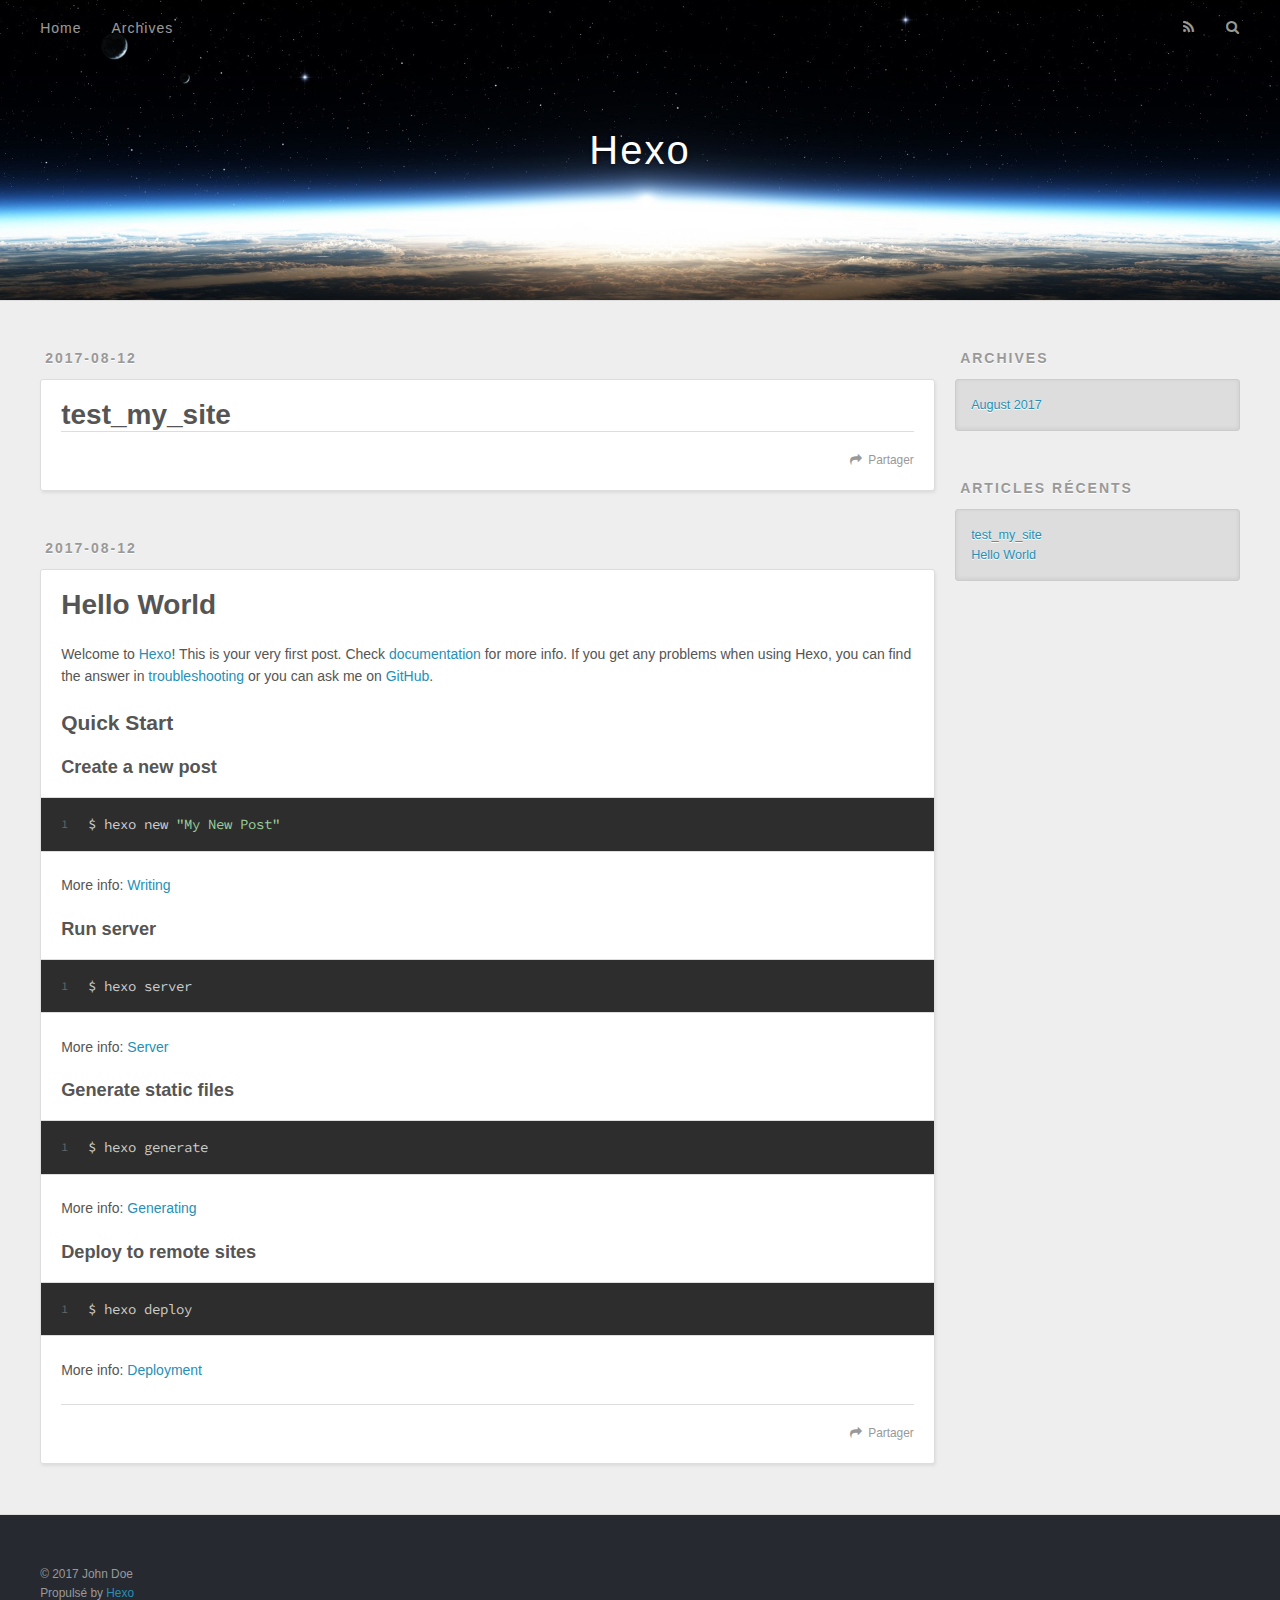
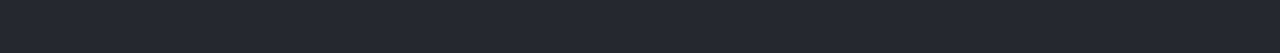
==== index.html @ ee2ea014 "Site updated: 2017-08-12 15:04:00" ====
<!DOCTYPE html>
<html>
<head>
  <meta charset="utf-8">
  
  <title>Hexo</title>
  <meta name="viewport" content="width=device-width, initial-scale=1, maximum-scale=1">
  <meta property="og:type" content="website">
<meta property="og:title" content="Hexo">
<meta property="og:url" content="http://yoursite.com/index.html">
<meta property="og:site_name" content="Hexo">
<meta name="twitter:card" content="summary">
<meta name="twitter:title" content="Hexo">
  
    <link rel="alternate" href="/atom.xml" title="Hexo" type="application/atom+xml">
  
  
    <link rel="icon" href="/favicon.png">
  
  
    <link href="//fonts.googleapis.com/css?family=Source+Code+Pro" rel="stylesheet" type="text/css">
  
  <link rel="stylesheet" href="/css/style.css">
  

</head>

<body>
  <div id="container">
    <div id="wrap">
      <header id="header">
  <div id="banner"></div>
  <div id="header-outer" class="outer">
    <div id="header-title" class="inner">
      <h1 id="logo-wrap">
        <a href="/" id="logo">Hexo</a>
      </h1>
      
    </div>
    <div id="header-inner" class="inner">
      <nav id="main-nav">
        <a id="main-nav-toggle" class="nav-icon"></a>
        
          <a class="main-nav-link" href="/">Home</a>
        
          <a class="main-nav-link" href="/archives">Archives</a>
        
      </nav>
      <nav id="sub-nav">
        
          <a id="nav-rss-link" class="nav-icon" href="/atom.xml" title="Flux RSS"></a>
        
        <a id="nav-search-btn" class="nav-icon" title="Rechercher"></a>
      </nav>
      <div id="search-form-wrap">
        <form action="//google.com/search" method="get" accept-charset="UTF-8" class="search-form"><input type="search" name="q" class="search-form-input" placeholder="Search"><button type="submit" class="search-form-submit">&#xF002;</button><input type="hidden" name="sitesearch" value="http://yoursite.com"></form>
      </div>
    </div>
  </div>
</header>
      <div class="outer">
        <section id="main">
  
    <article id="post-test-my-site" class="article article-type-post" itemscope itemprop="blogPost">
  <div class="article-meta">
    <a href="/2017/08/12/test-my-site/" class="article-date">
  <time datetime="2017-08-12T06:29:30.000Z" itemprop="datePublished">2017-08-12</time>
</a>
    
  </div>
  <div class="article-inner">
    
    
      <header class="article-header">
        
  
    <h1 itemprop="name">
      <a class="article-title" href="/2017/08/12/test-my-site/">test_my_site</a>
    </h1>
  

      </header>
    
    <div class="article-entry" itemprop="articleBody">
      
        
      
    </div>
    <footer class="article-footer">
      <a data-url="http://yoursite.com/2017/08/12/test-my-site/" data-id="cj68ygsq8000134snbjz2crt8" class="article-share-link">Partager</a>
      
      
    </footer>
  </div>
  
</article>


  
    <article id="post-hello-world" class="article article-type-post" itemscope itemprop="blogPost">
  <div class="article-meta">
    <a href="/2017/08/12/hello-world/" class="article-date">
  <time datetime="2017-08-12T06:19:12.139Z" itemprop="datePublished">2017-08-12</time>
</a>
    
  </div>
  <div class="article-inner">
    
    
      <header class="article-header">
        
  
    <h1 itemprop="name">
      <a class="article-title" href="/2017/08/12/hello-world/">Hello World</a>
    </h1>
  

      </header>
    
    <div class="article-entry" itemprop="articleBody">
      
        <p>Welcome to <a href="https://hexo.io/" target="_blank" rel="external">Hexo</a>! This is your very first post. Check <a href="https://hexo.io/docs/" target="_blank" rel="external">documentation</a> for more info. If you get any problems when using Hexo, you can find the answer in <a href="https://hexo.io/docs/troubleshooting.html" target="_blank" rel="external">troubleshooting</a> or you can ask me on <a href="https://github.com/hexojs/hexo/issues" target="_blank" rel="external">GitHub</a>.</p>
<h2 id="Quick-Start"><a href="#Quick-Start" class="headerlink" title="Quick Start"></a>Quick Start</h2><h3 id="Create-a-new-post"><a href="#Create-a-new-post" class="headerlink" title="Create a new post"></a>Create a new post</h3><figure class="highlight bash"><table><tr><td class="gutter"><pre><div class="line">1</div></pre></td><td class="code"><pre><div class="line">$ hexo new <span class="string">"My New Post"</span></div></pre></td></tr></table></figure>
<p>More info: <a href="https://hexo.io/docs/writing.html" target="_blank" rel="external">Writing</a></p>
<h3 id="Run-server"><a href="#Run-server" class="headerlink" title="Run server"></a>Run server</h3><figure class="highlight bash"><table><tr><td class="gutter"><pre><div class="line">1</div></pre></td><td class="code"><pre><div class="line">$ hexo server</div></pre></td></tr></table></figure>
<p>More info: <a href="https://hexo.io/docs/server.html" target="_blank" rel="external">Server</a></p>
<h3 id="Generate-static-files"><a href="#Generate-static-files" class="headerlink" title="Generate static files"></a>Generate static files</h3><figure class="highlight bash"><table><tr><td class="gutter"><pre><div class="line">1</div></pre></td><td class="code"><pre><div class="line">$ hexo generate</div></pre></td></tr></table></figure>
<p>More info: <a href="https://hexo.io/docs/generating.html" target="_blank" rel="external">Generating</a></p>
<h3 id="Deploy-to-remote-sites"><a href="#Deploy-to-remote-sites" class="headerlink" title="Deploy to remote sites"></a>Deploy to remote sites</h3><figure class="highlight bash"><table><tr><td class="gutter"><pre><div class="line">1</div></pre></td><td class="code"><pre><div class="line">$ hexo deploy</div></pre></td></tr></table></figure>
<p>More info: <a href="https://hexo.io/docs/deployment.html" target="_blank" rel="external">Deployment</a></p>

      
    </div>
    <footer class="article-footer">
      <a data-url="http://yoursite.com/2017/08/12/hello-world/" data-id="cj68ygspy000034sntc667onb" class="article-share-link">Partager</a>
      
      
    </footer>
  </div>
  
</article>


  

</section>
        
          <aside id="sidebar">
  
    

  
    

  
    
  
    
  <div class="widget-wrap">
    <h3 class="widget-title">Archives</h3>
    <div class="widget">
      <ul class="archive-list"><li class="archive-list-item"><a class="archive-list-link" href="/archives/2017/08/">August 2017</a></li></ul>
    </div>
  </div>


  
    
  <div class="widget-wrap">
    <h3 class="widget-title">Articles récents</h3>
    <div class="widget">
      <ul>
        
          <li>
            <a href="/2017/08/12/test-my-site/">test_my_site</a>
          </li>
        
          <li>
            <a href="/2017/08/12/hello-world/">Hello World</a>
          </li>
        
      </ul>
    </div>
  </div>

  
</aside>
        
      </div>
      <footer id="footer">
  
  <div class="outer">
    <div id="footer-info" class="inner">
      &copy; 2017 John Doe<br>
      Propulsé by <a href="http://hexo.io/" target="_blank">Hexo</a>
    </div>
  </div>
</footer>
    </div>
    <nav id="mobile-nav">
  
    <a href="/" class="mobile-nav-link">Home</a>
  
    <a href="/archives" class="mobile-nav-link">Archives</a>
  
</nav>
    

<script src="//ajax.googleapis.com/ajax/libs/jquery/2.0.3/jquery.min.js"></script>


  <link rel="stylesheet" href="/fancybox/jquery.fancybox.css">
  <script src="/fancybox/jquery.fancybox.pack.js"></script>


<script src="/js/script.js"></script>

  </div>
</body>
</html>
---- css/style.css ----
body {
  width: 100%;
}
body:before,
body:after {
  content: "";
  display: table;
}
body:after {
  clear: both;
}
html,
body,
div,
span,
applet,
object,
iframe,
h1,
h2,
h3,
h4,
h5,
h6,
p,
blockquote,
pre,
a,
abbr,
acronym,
address,
big,
cite,
code,
del,
dfn,
em,
img,
ins,
kbd,
q,
s,
samp,
small,
strike,
strong,
sub,
sup,
tt,
var,
dl,
dt,
dd,
ol,
ul,
li,
fieldset,
form,
label,
legend,
table,
caption,
tbody,
tfoot,
thead,
tr,
th,
td {
  margin: 0;
  padding: 0;
  border: 0;
  outline: 0;
  font-weight: inherit;
  font-style: inherit;
  font-family: inherit;
  font-size: 100%;
  vertical-align: baseline;
}
body {
  line-height: 1;
  color: #000;
  background: #fff;
}
ol,
ul {
  list-style: none;
}
table {
  border-collapse: separate;
  border-spacing: 0;
  vertical-align: middle;
}
caption,
th,
td {
  text-align: left;
  font-weight: normal;
  vertical-align: middle;
}
a img {
  border: none;
}
input,
button {
  margin: 0;
  padding: 0;
}
input::-moz-focus-inner,
button::-moz-focus-inner {
  border: 0;
  padding: 0;
}
@font-face {
  font-family: FontAwesome;
  font-style: normal;
  font-weight: normal;
  src: url("fonts/fontawesome-webfont.eot?v=#4.0.3");
  src: url("fonts/fontawesome-webfont.eot?#iefix&v=#4.0.3") format("embedded-opentype"), url("fonts/fontawesome-webfont.woff?v=#4.0.3") format("woff"), url("fonts/fontawesome-webfont.ttf?v=#4.0.3") format("truetype"), url("fonts/fontawesome-webfont.svg#fontawesomeregular?v=#4.0.3") format("svg");
}
html,
body,
#container {
  height: 100%;
}
body {
  background: #eee;
  font: 14px "Helvetica Neue", Helvetica, Arial, sans-serif;
  -webkit-text-size-adjust: 100%;
}
.outer {
  max-width: 1220px;
  margin: 0 auto;
  padding: 0 20px;
}
.outer:before,
.outer:after {
  content: "";
  display: table;
}
.outer:after {
  clear: both;
}
.inner {
  display: inline;
  float: left;
  width: 98.33333333333333%;
  margin: 0 0.833333333333333%;
}
.left,
.alignleft {
  float: left;
}
.right,
.alignright {
  float: right;
}
.clear {
  clear: both;
}
#container {
  position: relative;
}
.mobile-nav-on {
  overflow: hidden;
}
#wrap {
  height: 100%;
  width: 100%;
  position: absolute;
  top: 0;
  left: 0;
  -webkit-transition: 0.2s ease-out;
  -moz-transition: 0.2s ease-out;
  -ms-transition: 0.2s ease-out;
  transition: 0.2s ease-out;
  z-index: 1;
  background: #eee;
}
.mobile-nav-on #wrap {
  left: 280px;
}
@media screen and (min-width: 768px) {
  #main {
    display: inline;
    float: left;
    width: 73.33333333333333%;
    margin: 0 0.833333333333333%;
  }
}
.article-date,
.article-category-link,
.archive-year,
.widget-title {
  text-decoration: none;
  text-transform: uppercase;
  letter-spacing: 2px;
  color: #999;
  margin-bottom: 1em;
  margin-left: 5px;
  line-height: 1em;
  text-shadow: 0 1px #fff;
  font-weight: bold;
}
.article-inner,
.archive-article-inner {
  background: #fff;
  -webkit-box-shadow: 1px 2px 3px #ddd;
  box-shadow: 1px 2px 3px #ddd;
  border: 1px solid #ddd;
  border-radius: 3px;
}
.article-entry h1,
.widget h1 {
  font-size: 2em;
}
.article-entry h2,
.widget h2 {
  font-size: 1.5em;
}
.article-entry h3,
.widget h3 {
  font-size: 1.3em;
}
.article-entry h4,
.widget h4 {
  font-size: 1.2em;
}
.article-entry h5,
.widget h5 {
  font-size: 1em;
}
.article-entry h6,
.widget h6 {
  font-size: 1em;
  color: #999;
}
.article-entry hr,
.widget hr {
  border: 1px dashed #ddd;
}
.article-entry strong,
.widget strong {
  font-weight: bold;
}
.article-entry em,
.widget em,
.article-entry cite,
.widget cite {
  font-style: italic;
}
.article-entry sup,
.widget sup,
.article-entry sub,
.widget sub {
  font-size: 0.75em;
  line-height: 0;
  position: relative;
  vertical-align: baseline;
}
.article-entry sup,
.widget sup {
  top: -0.5em;
}
.article-entry sub,
.widget sub {
  bottom: -0.2em;
}
.article-entry small,
.widget small {
  font-size: 0.85em;
}
.article-entry acronym,
.widget acronym,
.article-entry abbr,
.widget abbr {
  border-bottom: 1px dotted;
}
.article-entry ul,
.widget ul,
.article-entry ol,
.widget ol,
.article-entry dl,
.widget dl {
  margin: 0 20px;
  line-height: 1.6em;
}
.article-entry ul ul,
.widget ul ul,
.article-entry ol ul,
.widget ol ul,
.article-entry ul ol,
.widget ul ol,
.article-entry ol ol,
.widget ol ol {
  margin-top: 0;
  margin-bottom: 0;
}
.article-entry ul,
.widget ul {
  list-style: disc;
}
.article-entry ol,
.widget ol {
  list-style: decimal;
}
.article-entry dt,
.widget dt {
  font-weight: bold;
}
#header {
  height: 300px;
  position: relative;
  border-bottom: 1px solid #ddd;
}
#header:before,
#header:after {
  content: "";
  position: absolute;
  left: 0;
  right: 0;
  height: 40px;
}
#header:before {
  top: 0;
  background: -webkit-linear-gradient(rgba(0,0,0,0.2), transparent);
  background: -moz-linear-gradient(rgba(0,0,0,0.2), transparent);
  background: -ms-linear-gradient(rgba(0,0,0,0.2), transparent);
  background: linear-gradient(rgba(0,0,0,0.2), transparent);
}
#header:after {
  bottom: 0;
  background: -webkit-linear-gradient(transparent, rgba(0,0,0,0.2));
  background: -moz-linear-gradient(transparent, rgba(0,0,0,0.2));
  background: -ms-linear-gradient(transparent, rgba(0,0,0,0.2));
  background: linear-gradient(transparent, rgba(0,0,0,0.2));
}
#header-outer {
  height: 100%;
  position: relative;
}
#header-inner {
  position: relative;
  overflow: hidden;
}
#banner {
  position: absolute;
  top: 0;
  left: 0;
  width: 100%;
  height: 100%;
  background: url("images/banner.jpg") center #000;
  -webkit-background-size: cover;
  -moz-background-size: cover;
  background-size: cover;
  z-index: -1;
}
#header-title {
  text-align: center;
  height: 40px;
  position: absolute;
  top: 50%;
  left: 0;
  margin-top: -20px;
}
#logo,
#subtitle {
  text-decoration: none;
  color: #fff;
  font-weight: 300;
  text-shadow: 0 1px 4px rgba(0,0,0,0.3);
}
#logo {
  font-size: 40px;
  line-height: 40px;
  letter-spacing: 2px;
}
#subtitle {
  font-size: 16px;
  line-height: 16px;
  letter-spacing: 1px;
}
#subtitle-wrap {
  margin-top: 16px;
}
#main-nav {
  float: left;
  margin-left: -15px;
}
.nav-icon,
.main-nav-link {
  float: left;
  color: #fff;
  opacity: 0.6;
  text-decoration: none;
  text-shadow: 0 1px rgba(0,0,0,0.2);
  -webkit-transition: opacity 0.2s;
  -moz-transition: opacity 0.2s;
  -ms-transition: opacity 0.2s;
  transition: opacity 0.2s;
  display: block;
  padding: 20px 15px;
}
.nav-icon:hover,
.main-nav-link:hover {
  opacity: 1;
}
.nav-icon {
  font-family: FontAwesome;
  text-align: center;
  font-size: 14px;
  width: 14px;
  height: 14px;
  padding: 20px 15px;
  position: relative;
  cursor: pointer;
}
.main-nav-link {
  font-weight: 300;
  letter-spacing: 1px;
}
@media screen and (max-width: 479px) {
  .main-nav-link {
    display: none;
  }
}
#main-nav-toggle {
  display: none;
}
#main-nav-toggle:before {
  content: "\f0c9";
}
@media screen and (max-width: 479px) {
  #main-nav-toggle {
    display: block;
  }
}
#sub-nav {
  float: right;
  margin-right: -15px;
}
#nav-rss-link:before {
  content: "\f09e";
}
#nav-search-btn:before {
  content: "\f002";
}
#search-form-wrap {
  position: absolute;
  top: 15px;
  width: 150px;
  height: 30px;
  right: -150px;
  opacity: 0;
  -webkit-transition: 0.2s ease-out;
  -moz-transition: 0.2s ease-out;
  -ms-transition: 0.2s ease-out;
  transition: 0.2s ease-out;
}
#search-form-wrap.on {
  opacity: 1;
  right: 0;
}
@media screen and (max-width: 479px) {
  #search-form-wrap {
    width: 100%;
    right: -100%;
  }
}
.search-form {
  position: absolute;
  top: 0;
  left: 0;
  right: 0;
  background: #fff;
  padding: 5px 15px;
  border-radius: 15px;
  -webkit-box-shadow: 0 0 10px rgba(0,0,0,0.3);
  box-shadow: 0 0 10px rgba(0,0,0,0.3);
}
.search-form-input {
  border: none;
  background: none;
  color: #555;
  width: 100%;
  font: 13px "Helvetica Neue", Helvetica, Arial, sans-serif;
  outline: none;
}
.search-form-input::-webkit-search-results-decoration,
.search-form-input::-webkit-search-cancel-button {
  -webkit-appearance: none;
}
.search-form-submit {
  position: absolute;
  top: 50%;
  right: 10px;
  margin-top: -7px;
  font: 13px FontAwesome;
  border: none;
  background: none;
  color: #bbb;
  cursor: pointer;
}
.search-form-submit:hover,
.search-form-submit:focus {
  color: #777;
}
.article {
  margin: 50px 0;
}
.article-inner {
  overflow: hidden;
}
.article-meta:before,
.article-meta:after {
  content: "";
  display: table;
}
.article-meta:after {
  clear: both;
}
.article-date {
  float: left;
}
.article-category {
  float: left;
  line-height: 1em;
  color: #ccc;
  text-shadow: 0 1px #fff;
  margin-left: 8px;
}
.article-category:before {
  content: "\2022";
}
.article-category-link {
  margin: 0 12px 1em;
}
.article-header {
  padding: 20px 20px 0;
}
.article-title {
  text-decoration: none;
  font-size: 2em;
  font-weight: bold;
  color: #555;
  line-height: 1.1em;
  -webkit-transition: color 0.2s;
  -moz-transition: color 0.2s;
  -ms-transition: color 0.2s;
  transition: color 0.2s;
}
a.article-title:hover {
  color: #258fb8;
}
.article-entry {
  color: #555;
  padding: 0 20px;
}
.article-entry:before,
.article-entry:after {
  content: "";
  display: table;
}
.article-entry:after {
  clear: both;
}
.article-entry p,
.article-entry table {
  line-height: 1.6em;
  margin: 1.6em 0;
}
.article-entry h1,
.article-entry h2,
.article-entry h3,
.article-entry h4,
.article-entry h5,
.article-entry h6 {
  font-weight: bold;
}
.article-entry h1,
.article-entry h2,
.article-entry h3,
.article-entry h4,
.article-entry h5,
.article-entry h6 {
  line-height: 1.1em;
  margin: 1.1em 0;
}
.article-entry a {
  color: #258fb8;
  text-decoration: none;
}
.article-entry a:hover {
  text-decoration: underline;
}
.article-entry ul,
.article-entry ol,
.article-entry dl {
  margin-top: 1.6em;
  margin-bottom: 1.6em;
}
.article-entry img,
.article-entry video {
  max-width: 100%;
  height: auto;
  display: block;
  margin: auto;
}
.article-entry iframe {
  border: none;
}
.article-entry table {
  width: 100%;
  border-collapse: collapse;
  border-spacing: 0;
}
.article-entry th {
  font-weight: bold;
  border-bottom: 3px solid #ddd;
  padding-bottom: 0.5em;
}
.article-entry td {
  border-bottom: 1px solid #ddd;
  padding: 10px 0;
}
.article-entry blockquote {
  font-family: Georgia, "Times New Roman", serif;
  font-size: 1.4em;
  margin: 1.6em 20px;
  text-align: center;
}
.article-entry blockquote footer {
  font-size: 14px;
  margin: 1.6em 0;
  font-family: "Helvetica Neue", Helvetica, Arial, sans-serif;
}
.article-entry blockquote footer cite:before {
  content: "—";
  padding: 0 0.5em;
}
.article-entry .pullquote {
  text-align: left;
  width: 45%;
  margin: 0;
}
.article-entry .pullquote.left {
  margin-left: 0.5em;
  margin-right: 1em;
}
.article-entry .pullquote.right {
  margin-right: 0.5em;
  margin-left: 1em;
}
.article-entry .caption {
  color: #999;
  display: block;
  font-size: 0.9em;
  margin-top: 0.5em;
  position: relative;
  text-align: center;
}
.article-entry .video-container {
  position: relative;
  padding-top: 56.25%;
  height: 0;
  overflow: hidden;
}
.article-entry .video-container iframe,
.article-entry .video-container object,
.article-entry .video-container embed {
  position: absolute;
  top: 0;
  left: 0;
  width: 100%;
  height: 100%;
  margin-top: 0;
}
.article-more-link a {
  display: inline-block;
  line-height: 1em;
  padding: 6px 15px;
  border-radius: 15px;
  background: #eee;
  color: #999;
  text-shadow: 0 1px #fff;
  text-decoration: none;
}
.article-more-link a:hover {
  background: #258fb8;
  color: #fff;
  text-decoration: none;
  text-shadow: 0 1px #1e7293;
}
.article-footer {
  font-size: 0.85em;
  line-height: 1.6em;
  border-top: 1px solid #ddd;
  padding-top: 1.6em;
  margin: 0 20px 20px;
}
.article-footer:before,
.article-footer:after {
  content: "";
  display: table;
}
.article-footer:after {
  clear: both;
}
.article-footer a {
  color: #999;
  text-decoration: none;
}
.article-footer a:hover {
  color: #555;
}
.article-tag-list-item {
  float: left;
  margin-right: 10px;
}
.article-tag-list-link:before {
  content: "#";
}
.article-comment-link {
  float: right;
}
.article-comment-link:before {
  content: "\f075";
  font-family: FontAwesome;
  padding-right: 8px;
}
.article-share-link {
  cursor: pointer;
  float: right;
  margin-left: 20px;
}
.article-share-link:before {
  content: "\f064";
  font-family: FontAwesome;
  padding-right: 6px;
}
#article-nav {
  position: relative;
}
#article-nav:before,
#article-nav:after {
  content: "";
  display: table;
}
#article-nav:after {
  clear: both;
}
@media screen and (min-width: 768px) {
  #article-nav {
    margin: 50px 0;
  }
  #article-nav:before {
    width: 8px;
    height: 8px;
    position: absolute;
    top: 50%;
    left: 50%;
    margin-top: -4px;
    margin-left: -4px;
    content: "";
    border-radius: 50%;
    background: #ddd;
    -webkit-box-shadow: 0 1px 2px #fff;
    box-shadow: 0 1px 2px #fff;
  }
}
.article-nav-link-wrap {
  text-decoration: none;
  text-shadow: 0 1px #fff;
  color: #999;
  -webkit-box-sizing: border-box;
  -moz-box-sizing: border-box;
  box-sizing: border-box;
  margin-top: 50px;
  text-align: center;
  display: block;
}
.article-nav-link-wrap:hover {
  color: #555;
}
@media screen and (min-width: 768px) {
  .article-nav-link-wrap {
    width: 50%;
    margin-top: 0;
  }
}
@media screen and (min-width: 768px) {
  #article-nav-newer {
    float: left;
    text-align: right;
    padding-right: 20px;
  }
}
@media screen and (min-width: 768px) {
  #article-nav-older {
    float: right;
    text-align: left;
    padding-left: 20px;
  }
}
.article-nav-caption {
  text-transform: uppercase;
  letter-spacing: 2px;
  color: #ddd;
  line-height: 1em;
  font-weight: bold;
}
#article-nav-newer .article-nav-caption {
  margin-right: -2px;
}
.article-nav-title {
  font-size: 0.85em;
  line-height: 1.6em;
  margin-top: 0.5em;
}
.article-share-box {
  position: absolute;
  display: none;
  background: #fff;
  -webkit-box-shadow: 1px 2px 10px rgba(0,0,0,0.2);
  box-shadow: 1px 2px 10px rgba(0,0,0,0.2);
  border-radius: 3px;
  margin-left: -145px;
  overflow: hidden;
  z-index: 1;
}
.article-share-box.on {
  display: block;
}
.article-share-input {
  width: 100%;
  background: none;
  -webkit-box-sizing: border-box;
  -moz-box-sizing: border-box;
  box-sizing: border-box;
  font: 14px "Helvetica Neue", Helvetica, Arial, sans-serif;
  padding: 0 15px;
  color: #555;
  outline: none;
  border: 1px solid #ddd;
  border-radius: 3px 3px 0 0;
  height: 36px;
  line-height: 36px;
}
.article-share-links {
  background: #eee;
}
.article-share-links:before,
.article-share-links:after {
  content: "";
  display: table;
}
.article-share-links:after {
  clear: both;
}
.article-share-twitter,
.article-share-facebook,
.article-share-pinterest,
.article-share-google {
  width: 50px;
  height: 36px;
  display: block;
  float: left;
  position: relative;
  color: #999;
  text-shadow: 0 1px #fff;
}
.article-share-twitter:before,
.article-share-facebook:before,
.article-share-pinterest:before,
.article-share-google:before {
  font-size: 20px;
  font-family: FontAwesome;
  width: 20px;
  height: 20px;
  position: absolute;
  top: 50%;
  left: 50%;
  margin-top: -10px;
  margin-left: -10px;
  text-align: center;
}
.article-share-twitter:hover,
.article-share-facebook:hover,
.article-share-pinterest:hover,
.article-share-google:hover {
  color: #fff;
}
.article-share-twitter:before {
  content: "\f099";
}
.article-share-twitter:hover {
  background: #00aced;
  text-shadow: 0 1px #008abe;
}
.article-share-facebook:before {
  content: "\f09a";
}
.article-share-facebook:hover {
  background: #3b5998;
  text-shadow: 0 1px #2f477a;
}
.article-share-pinterest:before {
  content: "\f0d2";
}
.article-share-pinterest:hover {
  background: #cb2027;
  text-shadow: 0 1px #a21a1f;
}
.article-share-google:before {
  content: "\f0d5";
}
.article-share-google:hover {
  background: #dd4b39;
  text-shadow: 0 1px #be3221;
}
.article-gallery {
  background: #000;
  position: relative;
}
.article-gallery-photos {
  position: relative;
  overflow: hidden;
}
.article-gallery-img {
  display: none;
  max-width: 100%;
}
.article-gallery-img:first-child {
  display: block;
}
.article-gallery-img.loaded {
  position: absolute;
  display: block;
}
.article-gallery-img img {
  display: block;
  max-width: 100%;
  margin: 0 auto;
}
#comments {
  background: #fff;
  -webkit-box-shadow: 1px 2px 3px #ddd;
  box-shadow: 1px 2px 3px #ddd;
  padding: 20px;
  border: 1px solid #ddd;
  border-radius: 3px;
  margin: 50px 0;
}
#comments a {
  color: #258fb8;
}
.archives-wrap {
  margin: 50px 0;
}
.archives:before,
.archives:after {
  content: "";
  display: table;
}
.archives:after {
  clear: both;
}
.archive-year-wrap {
  margin-bottom: 1em;
}
.archives {
  -webkit-column-gap: 10px;
  -moz-column-gap: 10px;
  column-gap: 10px;
}
@media screen and (min-width: 480px) and (max-width: 767px) {
  .archives {
    -webkit-column-count: 2;
    -moz-column-count: 2;
    column-count: 2;
  }
}
@media screen and (min-width: 768px) {
  .archives {
    -webkit-column-count: 3;
    -moz-column-count: 3;
    column-count: 3;
  }
}
.archive-article {
  -webkit-column-break-inside: avoid;
  page-break-inside: avoid;
  overflow: hidden;
  break-inside: avoid-column;
}
.archive-article-inner {
  padding: 10px;
  margin-bottom: 15px;
}
.archive-article-title {
  text-decoration: none;
  font-weight: bold;
  color: #555;
  -webkit-transition: color 0.2s;
  -moz-transition: color 0.2s;
  -ms-transition: color 0.2s;
  transition: color 0.2s;
  line-height: 1.6em;
}
.archive-article-title:hover {
  color: #258fb8;
}
.archive-article-footer {
  margin-top: 1em;
}
.archive-article-date {
  color: #999;
  text-decoration: none;
  font-size: 0.85em;
  line-height: 1em;
  margin-bottom: 0.5em;
  display: block;
}
#page-nav {
  margin: 50px auto;
  background: #fff;
  -webkit-box-shadow: 1px 2px 3px #ddd;
  box-shadow: 1px 2px 3px #ddd;
  border: 1px solid #ddd;
  border-radius: 3px;
  text-align: center;
  color: #999;
  overflow: hidden;
}
#page-nav:before,
#page-nav:after {
  content: "";
  display: table;
}
#page-nav:after {
  clear: both;
}
#page-nav a,
#page-nav span {
  padding: 10px 20px;
  line-height: 1;
  height: 2ex;
}
#page-nav a {
  color: #999;
  text-decoration: none;
}
#page-nav a:hover {
  background: #999;
  color: #fff;
}
#page-nav .prev {
  float: left;
}
#page-nav .next {
  float: right;
}
#page-nav .page-number {
  display: inline-block;
}
@media screen and (max-width: 479px) {
  #page-nav .page-number {
    display: none;
  }
}
#page-nav .current {
  color: #555;
  font-weight: bold;
}
#page-nav .space {
  color: #ddd;
}
#footer {
  background: #262a30;
  padding: 50px 0;
  border-top: 1px solid #ddd;
  color: #999;
}
#footer a {
  color: #258fb8;
  text-decoration: none;
}
#footer a:hover {
  text-decoration: underline;
}
#footer-info {
  line-height: 1.6em;
  font-size: 0.85em;
}
.article-entry pre,
.article-entry .highlight {
  background: #2d2d2d;
  margin: 0 -20px;
  padding: 15px 20px;
  border-style: solid;
  border-color: #ddd;
  border-width: 1px 0;
  overflow: auto;
  color: #ccc;
  line-height: 22.400000000000002px;
}
.article-entry .highlight .gutter pre,
.article-entry .gist .gist-file .gist-data .line-numbers {
  color: #666;
  font-size: 0.85em;
}
.article-entry pre,
.article-entry code {
  font-family: "Source Code Pro", Consolas, Monaco, Menlo, Consolas, monospace;
}
.article-entry code {
  background: #eee;
  text-shadow: 0 1px #fff;
  padding: 0 0.3em;
}
.article-entry pre code {
  background: none;
  text-shadow: none;
  padding: 0;
}
.article-entry .highlight pre {
  border: none;
  margin: 0;
  padding: 0;
}
.article-entry .highlight table {
  margin: 0;
  width: auto;
}
.article-entry .highlight td {
  border: none;
  padding: 0;
}
.article-entry .highlight figcaption {
  font-size: 0.85em;
  color: #999;
  line-height: 1em;
  margin-bottom: 1em;
}
.article-entry .highlight figcaption:before,
.article-entry .highlight figcaption:after {
  content: "";
  display: table;
}
.article-entry .highlight figcaption:after {
  clear: both;
}
.article-entry .highlight figcaption a {
  float: right;
}
.article-entry .highlight .gutter pre {
  text-align: right;
  padding-right: 20px;
}
.article-entry .highlight .line {
  height: 22.400000000000002px;
}
.article-entry .highlight .line.marked {
  background: #515151;
}
.article-entry .gist {
  margin: 0 -20px;
  border-style: solid;
  border-color: #ddd;
  border-width: 1px 0;
  background: #2d2d2d;
  padding: 15px 20px 15px 0;
}
.article-entry .gist .gist-file {
  border: none;
  font-family: "Source Code Pro", Consolas, Monaco, Menlo, Consolas, monospace;
  margin: 0;
}
.article-entry .gist .gist-file .gist-data {
  background: none;
  border: none;
}
.article-entry .gist .gist-file .gist-data .line-numbers {
  background: none;
  border: none;
  padding: 0 20px 0 0;
}
.article-entry .gist .gist-file .gist-data .line-data {
  padding: 0 !important;
}
.article-entry .gist .gist-file .highlight {
  margin: 0;
  padding: 0;
  border: none;
}
.article-entry .gist .gist-file .gist-meta {
  background: #2d2d2d;
  color: #999;
  font: 0.85em "Helvetica Neue", Helvetica, Arial, sans-serif;
  text-shadow: 0 0;
  padding: 0;
  margin-top: 1em;
  margin-left: 20px;
}
.article-entry .gist .gist-file .gist-meta a {
  color: #258fb8;
  font-weight: normal;
}
.article-entry .gist .gist-file .gist-meta a:hover {
  text-decoration: underline;
}
pre .comment,
pre .title {
  color: #999;
}
pre .variable,
pre .attribute,
pre .tag,
pre .regexp,
pre .ruby .constant,
pre .xml .tag .title,
pre .xml .pi,
pre .xml .doctype,
pre .html .doctype,
pre .css .id,
pre .css .class,
pre .css .pseudo {
  color: #f2777a;
}
pre .number,
pre .preprocessor,
pre .built_in,
pre .literal,
pre .params,
pre .constant {
  color: #f99157;
}
pre .class,
pre .ruby .class .title,
pre .css .rules .attribute {
  color: #9c9;
}
pre .string,
pre .value,
pre .inheritance,
pre .header,
pre .ruby .symbol,
pre .xml .cdata {
  color: #9c9;
}
pre .css .hexcolor {
  color: #6cc;
}
pre .function,
pre .python .decorator,
pre .python .title,
pre .ruby .function .title,
pre .ruby .title .keyword,
pre .perl .sub,
pre .javascript .title,
pre .coffeescript .title {
  color: #69c;
}
pre .keyword,
pre .javascript .function {
  color: #c9c;
}
@media screen and (max-width: 479px) {
  #mobile-nav {
    position: absolute;
    top: 0;
    left: 0;
    width: 280px;
    height: 100%;
    background: #191919;
    border-right: 1px solid #fff;
  }
}
@media screen and (max-width: 479px) {
  .mobile-nav-link {
    display: block;
    color: #999;
    text-decoration: none;
    padding: 15px 20px;
    font-weight: bold;
  }
  .mobile-nav-link:hover {
    color: #fff;
  }
}
@media screen and (min-width: 768px) {
  #sidebar {
    display: inline;
    float: left;
    width: 23.333333333333332%;
    margin: 0 0.833333333333333%;
  }
}
.widget-wrap {
  margin: 50px 0;
}
.widget {
  color: #777;
  text-shadow: 0 1px #fff;
  background: #ddd;
  -webkit-box-shadow: 0 -1px 4px #ccc inset;
  box-shadow: 0 -1px 4px #ccc inset;
  border: 1px solid #ccc;
  padding: 15px;
  border-radius: 3px;
}
.widget a {
  color: #258fb8;
  text-decoration: none;
}
.widget a:hover {
  text-decoration: underline;
}
.widget ul ul,
.widget ol ul,
.widget dl ul,
.widget ul ol,
.widget ol ol,
.widget dl ol,
.widget ul dl,
.widget ol dl,
.widget dl dl {
  margin-left: 15px;
  list-style: disc;
}
.widget {
  line-height: 1.6em;
  word-wrap: break-word;
  font-size: 0.9em;
}
.widget ul,
.widget ol {
  list-style: none;
  margin: 0;
}
.widget ul ul,
.widget ol ul,
.widget ul ol,
.widget ol ol {
  margin: 0 20px;
}
.widget ul ul,
.widget ol ul {
  list-style: disc;
}
.widget ul ol,
.widget ol ol {
  list-style: decimal;
}
.category-list-count,
.tag-list-count,
.archive-list-count {
  padding-left: 5px;
  color: #999;
  font-size: 0.85em;
}
.category-list-count:before,
.tag-list-count:before,
.archive-list-count:before {
  content: "(";
}
.category-list-count:after,
.tag-list-count:after,
.archive-list-count:after {
  content: ")";
}
.tagcloud a {
  margin-right: 5px;
  display: inline-block;
}
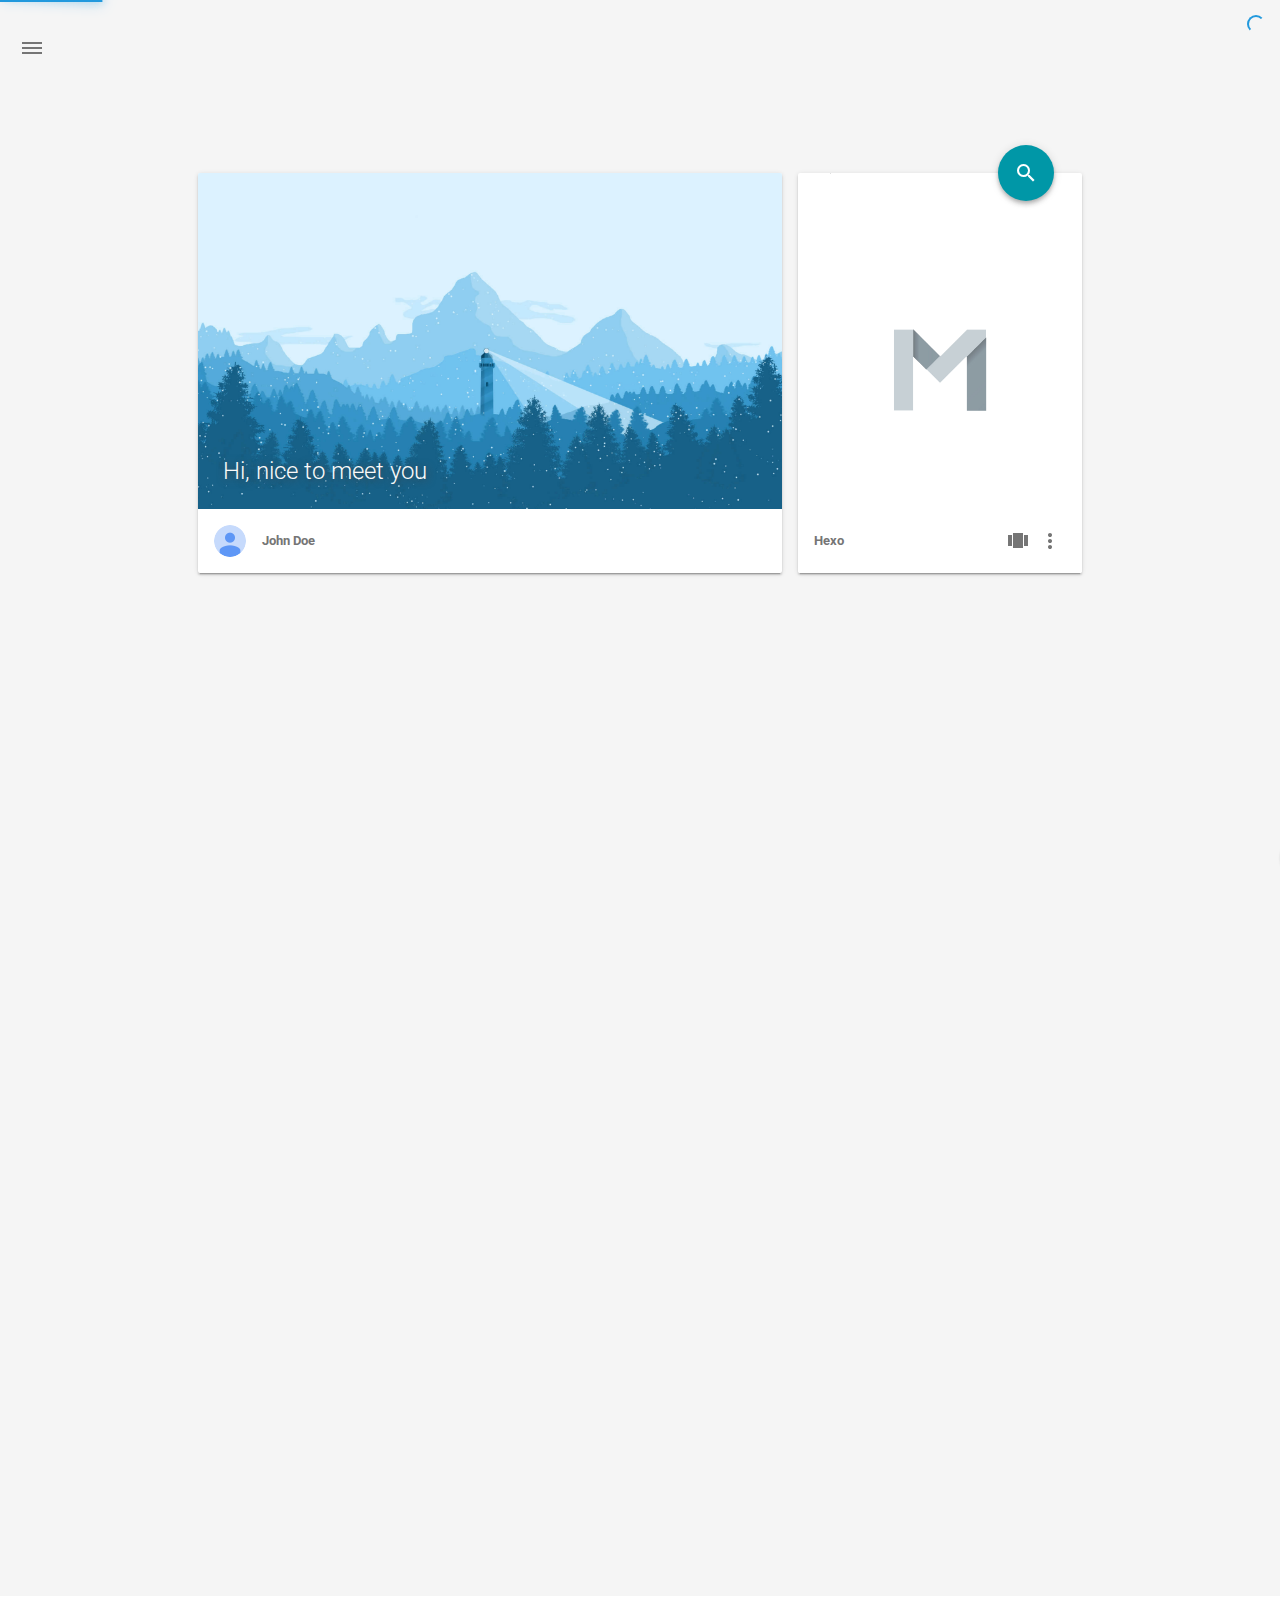
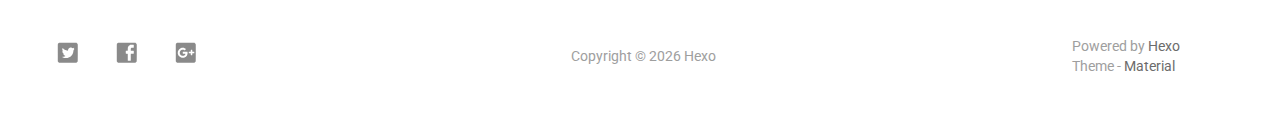
==== commit 7becbd66: "Site updated: 2017-08-12 16:09:41" ====
--- a/index.html
+++ b/index.html
@@ -1,220 +1,918 @@
 <!DOCTYPE html>
-<html>
-<head>
-  <meta charset="utf-8">
-  
-  <title>Hexo</title>
-  <meta name="viewport" content="width=device-width, initial-scale=1, maximum-scale=1">
-  <meta property="og:type" content="website">
-<meta property="og:title" content="Hexo">
-<meta property="og:url" content="http://yoursite.com/index.html">
-<meta property="og:site_name" content="Hexo">
-<meta name="twitter:card" content="summary">
-<meta name="twitter:title" content="Hexo">
-  
-    <link rel="alternate" href="/atom.xml" title="Hexo" type="application/atom+xml">
-  
-  
-    <link rel="icon" href="/favicon.png">
-  
-  
-    <link href="//fonts.googleapis.com/css?family=Source+Code+Pro" rel="stylesheet" type="text/css">
-  
-  <link rel="stylesheet" href="/css/style.css">
-  
-
+<html style="display: none;" lang="zh">
+    <head>
+    <meta charset="utf-8">
+    <!--
+        © Material Theme
+        https://github.com/viosey/hexo-theme-material
+        Version: 1.4.0 -->
+    <script>window.materialVersion = "1.4.0"</script>
+
+    <!-- Title -->
+    
+    <title>
+        
+        Hexo
+    </title>
+
+    <!-- dns prefetch -->
+    <meta http-equiv="x-dns-prefetch-control" content="on">
+    
+    
+    
+    
+    
+    
+    
+    
+    
+    
+
+    <!-- Meta & Info -->
+    <meta http-equiv="X-UA-Compatible">
+    <meta name="viewport" content="width=device-width, initial-scale=1, user-scalable=no">
+    <meta name="theme-color" content="#0097A7">
+    <meta name="author" content="John Doe">
+    <meta name="description" itemprop="description" content="">
+    <meta name="keywords" content="">
+
+    <!-- Site Verification -->
+    
+    
+
+    <!-- Favicons -->
+    <link rel="icon shortcut" type="image/ico" href="/img/favicon.png">
+    <link rel="icon" sizes="192x192" href="/img/favicon.png">
+    <link rel="apple-touch-icon" href="/img/favicon.png">
+
+    <!--iOS -->
+    <meta name="apple-mobile-web-app-title" content="Title">
+    <meta name="apple-mobile-web-app-capable" content="yes">
+    <meta name="apple-mobile-web-app-status-bar-style" content="black">
+    <meta name="HandheldFriendly" content="True">
+    <meta name="MobileOptimized" content="480">
+
+    <!-- Add to homescreen for Chrome on Android -->
+    <meta name="mobile-web-app-capable" content="yes">
+
+    <!-- Add to homescreen for Safari on iOS -->
+    <meta name="apple-mobile-web-app-capable" content="yes">
+    <meta name="apple-mobile-web-app-status-bar-style" content="black">
+    <meta name="apple-mobile-web-app-title" content="Hexo">
+
+    <!-- The Open Graph protocol -->
+    <meta property="og:url" content="http://yoursite.com">
+    <meta property="og:type" content="blog">
+    <meta property="og:title" content="Hexo">
+    <meta property="og:image" content="/img/favicon.png" />
+    <meta property="og:description" content="">
+    
+
+    
+
+    <!-- The Twitter Card protocol -->
+    <meta name="twitter:title" content="Hexo">
+    <meta name="twitter:description" content="">
+    <meta name="twitter:image" content="/img/favicon.png">
+    <meta name="twitter:card" content="summary_large_image" />
+    <meta name="twitter:url" content="http://yoursite.com" />
+
+    <!-- Add canonical link for SEO -->
+    
+        <link rel="canonical" href="http://yoursite.com" />
+    
+
+    <!-- Structured-data for SEO -->
+    
+        
+<script type="application/ld+json">
+{
+    "@context": "http://schema.org",
+    "@type": "Website",
+    "publisher": {
+        "@type": "Organization",
+        "name": "Hexo",
+        "logo": "/img/favicon.png"
+    },
+    "url": "http://yoursite.com/index.html",
+    "image": {
+        "@type": "ImageObject",
+        "url": "/img/favicon.png"
+    },
+    "mainEntityOfPage": {
+        "@type": "WebPage",
+        "@id": "http://yoursite.com"
+    },
+    "description": ""
+}
+</script>
+
+
+
+
+    
+
+    <!--[if lte IE 9]>
+        <link rel="stylesheet" href="/css/ie-blocker.css">
+
+        
+            <script src="/js/ie-blocker.zhCN.js"></script>
+        
+    <![endif]-->
+
+    <!-- Import lsloader -->
+    <script>(function(){window.lsloader={jsRunSequence:[],jsnamemap:{},cssnamemap:{}};lsloader.removeLS=function(key){try{localStorage.removeItem(key)}catch(e){}};lsloader.setLS=function(key,val){try{localStorage.setItem(key,val)}catch(e){}};lsloader.getLS=function(key){var val="";try{val=localStorage.getItem(key)}catch(e){val=""}return val};versionString="/*"+materialVersion+"*/";lsloader.clean=function(){try{var keys=[];for(var i=0;i<localStorage.length;i++){keys.push(localStorage.key(i))}keys.forEach(function(key){var data=lsloader.getLS(key);if(data&&data.indexOf(versionString)===-1){lsloader.removeLS(key)}})}catch(e){}};lsloader.clean();lsloader.load=function(jsname,jspath,cssonload){cssonload=cssonload||function(){};var code;code=this.getLS(jsname);if(code&&code.indexOf(versionString)===-1){this.removeLS(jsname);this.requestResource(jsname,jspath,cssonload);return}if(code){var versionNumber=code.split(versionString)[0];if(versionNumber!=jspath){console.log("reload:"+jspath);this.removeLS(jsname);this.requestResource(jsname,jspath,cssonload);return}code=code.split(versionString)[1];if(/\.js?.+$/.test(versionNumber)){this.jsRunSequence.push({name:jsname,code:code});this.runjs(jspath,jsname,code)}else{document.getElementById(jsname).appendChild(document.createTextNode(code));cssonload()}}else{this.requestResource(jsname,jspath,cssonload)}};lsloader.requestResource=function(name,path,cssonload){var that=this;if(/\.js?.+$/.test(path)){this.iojs(path,name,function(path,name,code){that.setLS(name,path+versionString+code);that.runjs(path,name,code)})}else if(/\.css?.+$/.test(path)){this.iocss(path,name,function(code){document.getElementById(name).appendChild(document.createTextNode(code));that.setLS(name,path+versionString+code)},cssonload)}};lsloader.iojs=function(path,jsname,callback){var that=this;that.jsRunSequence.push({name:jsname,code:""});try{var xhr=new XMLHttpRequest;xhr.open("get",path,true);xhr.onreadystatechange=function(){if(xhr.readyState==4){if(xhr.status>=200&&xhr.status<300||xhr.status==304){if(xhr.response!=""){callback(path,jsname,xhr.response);return}}that.jsfallback(path,jsname)}};xhr.send(null)}catch(e){that.jsfallback(path,jsname)}};lsloader.iocss=function(path,jsname,callback,cssonload){var that=this;try{var xhr=new XMLHttpRequest;xhr.open("get",path,true);xhr.onreadystatechange=function(){if(xhr.readyState==4){if(xhr.status>=200&&xhr.status<300||xhr.status==304){if(xhr.response!=""){callback(xhr.response);cssonload();return}}that.cssfallback(path,jsname,cssonload)}};xhr.send(null)}catch(e){that.cssfallback(path,jsname,cssonload)}};lsloader.iofonts=function(path,jsname,callback,cssonload){var that=this;try{var xhr=new XMLHttpRequest;xhr.open("get",path,true);xhr.onreadystatechange=function(){if(xhr.readyState==4){if(xhr.status>=200&&xhr.status<300||xhr.status==304){if(xhr.response!=""){callback(xhr.response);cssonload();return}}that.cssfallback(path,jsname,cssonload)}};xhr.send(null)}catch(e){that.cssfallback(path,jsname,cssonload)}};lsloader.runjs=function(path,name,code){if(!!name&&!!code){for(var k in this.jsRunSequence){if(this.jsRunSequence[k].name==name){this.jsRunSequence[k].code=code}}}if(!!this.jsRunSequence[0]&&!!this.jsRunSequence[0].code&&this.jsRunSequence[0].status!="failed"){var script=document.createElement("script");script.appendChild(document.createTextNode(this.jsRunSequence[0].code));script.type="text/javascript";document.getElementsByTagName("head")[0].appendChild(script);this.jsRunSequence.shift();if(this.jsRunSequence.length>0){this.runjs()}}else if(!!this.jsRunSequence[0]&&this.jsRunSequence[0].status=="failed"){var that=this;var script=document.createElement("script");script.src=this.jsRunSequence[0].path;script.type="text/javascript";this.jsRunSequence[0].status="loading";script.onload=function(){that.jsRunSequence.shift();if(that.jsRunSequence.length>0){that.runjs()}};document.body.appendChild(script)}};lsloader.tagLoad=function(path,name){this.jsRunSequence.push({name:name,code:"",path:path,status:"failed"});this.runjs()};lsloader.jsfallback=function(path,name){if(!!this.jsnamemap[name]){return}else{this.jsnamemap[name]=name}for(var k in this.jsRunSequence){if(this.jsRunSequence[k].name==name){this.jsRunSequence[k].code="";this.jsRunSequence[k].status="failed";this.jsRunSequence[k].path=path}}this.runjs()};lsloader.cssfallback=function(path,name,cssonload){if(!!this.cssnamemap[name]){return}else{this.cssnamemap[name]=1}var link=document.createElement("link");link.type="text/css";link.href=path;link.rel="stylesheet";link.onload=link.onerror=cssonload;var root=document.getElementsByTagName("script")[0];root.parentNode.insertBefore(link,root)};lsloader.runInlineScript=function(scriptId,codeId){var code=document.getElementById(codeId).innerText;this.jsRunSequence.push({name:scriptId,code:code});this.runjs()};lsloader.loadCombo=function(jslist){var updateList="";var requestingModules={};for(var k in jslist){var LS=this.getLS(jslist[k].name);if(!!LS){var version=LS.split(versionString)[0];var code=LS.split(versionString)[1]}else{var version=""}if(version==jslist[k].path){this.jsRunSequence.push({name:jslist[k].name,code:code,path:jslist[k].path})}else{this.jsRunSequence.push({name:jslist[k].name,code:null,path:jslist[k].path,status:"comboloading"});requestingModules[jslist[k].name]=true;updateList+=(updateList==""?"":";")+jslist[k].path}}var that=this;if(!!updateList){var xhr=new XMLHttpRequest;xhr.open("get",combo+updateList,true);xhr.onreadystatechange=function(){if(xhr.readyState==4){if(xhr.status>=200&&xhr.status<300||xhr.status==304){if(xhr.response!=""){that.runCombo(xhr.response,requestingModules);return}}else{for(var i in that.jsRunSequence){if(requestingModules[that.jsRunSequence[i].name]){that.jsRunSequence[i].status="failed"}}that.runjs()}}};xhr.send(null)}this.runjs()};lsloader.runCombo=function(comboCode,requestingModules){comboCode=comboCode.split("/*combojs*/");comboCode.shift();for(var k in this.jsRunSequence){if(!!requestingModules[this.jsRunSequence[k].name]&&!!comboCode[0]){this.jsRunSequence[k].status="comboJS";this.jsRunSequence[k].code=comboCode[0];this.setLS(this.jsRunSequence[k].name,this.jsRunSequence[k].path+versionString+comboCode[0]);comboCode.shift()}}this.runjs()}})();</script>
+
+    <!-- Import CSS & jQuery -->
+    
+        <style id="css/material.min.css"></style><script>if(typeof window.lsLoadCSSMaxNums === "undefined")window.lsLoadCSSMaxNums = 0;window.lsLoadCSSMaxNums++;lsloader.load("css/material.min.css","/css/material.min.css?fJTiM/K1J3dWIruo3pxtAw==",function(){if(typeof window.lsLoadCSSNums === "undefined")window.lsLoadCSSNums = 0;window.lsLoadCSSNums++;if(window.lsLoadCSSNums == window.lsLoadCSSMaxNums)document.documentElement.style.display="";})</script>
+        <style id="css/style.min.css"></style><script>if(typeof window.lsLoadCSSMaxNums === "undefined")window.lsLoadCSSMaxNums = 0;window.lsLoadCSSMaxNums++;lsloader.load("css/style.min.css","/css/style.min.css?oCSEO3ST+aEypEwttTDI9g==",function(){if(typeof window.lsLoadCSSNums === "undefined")window.lsLoadCSSNums = 0;window.lsLoadCSSNums++;if(window.lsLoadCSSNums == window.lsLoadCSSMaxNums)document.documentElement.style.display="";})</script>
+        
+        
+            <style>
+    
+    .footer-sns-facebook {
+        background-image: url([data-uri]);
+    }
+    
+    
+    .footer-sns-twitter {
+        background-image: url([data-uri]);
+    }
+    
+    
+    .footer-sns-gplus {
+        background-image: url([data-uri]);
+    }
+    
+    
+    
+    
+    
+    
+    
+    
+    
+</style>
+
+        
+        <!-- Config CSS -->
+
+<!-- Other Styles -->
+<style>
+  body, html {
+    font-family: Roboto, "Helvetica Neue", Helvetica, "PingFang SC", "Hiragino Sans GB", "Microsoft YaHei", "微软雅黑", Arial, sans-serif;
+  }
+
+  a {
+    color: #00838F;
+  }
+
+  .mdl-card__media,
+  #search-label,
+  #search-form-label:after,
+  #scheme-Paradox .hot_tags-count,
+  #scheme-Paradox .sidebar_archives-count,
+  #scheme-Paradox .sidebar-colored .sidebar-header,
+  #scheme-Paradox .sidebar-colored .sidebar-badge{
+    background-color: #0097A7 !important;
+  }
+
+  /* Sidebar User Drop Down Menu Text Color */
+  #scheme-Paradox .sidebar-colored .sidebar-nav>.dropdown>.dropdown-menu>li>a:hover,
+  #scheme-Paradox .sidebar-colored .sidebar-nav>.dropdown>.dropdown-menu>li>a:focus {
+    color: #0097A7 !important;
+  }
+
+  #post_entry-right-info,
+  .sidebar-colored .sidebar-nav li:hover > a,
+  .sidebar-colored .sidebar-nav li:hover > a i,
+  .sidebar-colored .sidebar-nav li > a:hover,
+  .sidebar-colored .sidebar-nav li > a:hover i,
+  .sidebar-colored .sidebar-nav li > a:focus i,
+  .sidebar-colored .sidebar-nav > .open > a,
+  .sidebar-colored .sidebar-nav > .open > a:hover,
+  .sidebar-colored .sidebar-nav > .open > a:focus,
+  #ds-reset #ds-ctx .ds-ctx-entry .ds-ctx-head a {
+    color: #0097A7 !important;
+  }
+
+  .toTop {
+    background: #757575 !important;
+  }
+
+  .material-layout .material-post>.material-nav,
+  .material-layout .material-index>.material-nav,
+  .material-nav a {
+    color: #757575;
+  }
+
+  #scheme-Paradox .MD-burger-layer {
+    background-color: #757575;
+  }
+
+  #scheme-Paradox #post-toc-trigger-btn {
+    color: #757575;
+  }
+
+  .post-toc a:hover {
+    color: #00838F;
+    text-decoration: underline;
+  }
+
+</style>
+
+
+<!-- Theme Background Related-->
+
+    <style>
+      body{
+        background-color: #F5F5F5;
+      }
+
+      /* blog_info bottom background */
+      #scheme-Paradox .material-layout .something-else .mdl-card__supporting-text{
+        background-color: #fff;
+      }
+    </style>
+
+
+
+
+<!-- Fade Effect -->
+
+    <style>
+      .fade {
+        transition: all 800ms linear;
+        -webkit-transform: translate3d(0,0,0);
+        -moz-transform: translate3d(0,0,0);
+        -ms-transform: translate3d(0,0,0);
+        -o-transform: translate3d(0,0,0);
+        transform: translate3d(0,0,0);
+        opacity: 1;
+      }
+
+      .fade.out{
+        opacity: 0;
+      }
+    </style>
+
+
+<!-- Import Font -->
+
+    <link href="https://fonts.googleapis.com/css?family=Roboto:300,400,500" rel="stylesheet">
+    <link href="https://fonts.googleapis.com/icon?family=Material+Icons"rel="stylesheet">
+
+
+        <script>lsloader.load("js/jquery.min.js","/js/jquery.min.js?qcusAULNeBksqffqUM2+Ig==")</script>
+    
+    
+    <script>function Queue(){this.dataStore=[];this.offer=b;this.poll=d;this.execNext=a;this.debug=false;this.startDebug=c;function b(e){if(this.debug){console.log("Offered a Queued Function.")}if(typeof e==="function"){this.dataStore.push(e)}else{console.log("You must offer a function.")}}function d(){if(this.debug){console.log("Polled a Queued Function.")}return this.dataStore.shift()}function a(){var e=this.poll();if(e!==undefined){if(this.debug){console.log("Run a Queued Function.")}e()}}function c(){this.debug=true}}var queue=new Queue();</script>
+
+    <!-- Analytics -->
+    
+
+    <!-- Custom Head -->
+    
 </head>
 
-<body>
-  <div id="container">
-    <div id="wrap">
-      <header id="header">
-  <div id="banner"></div>
-  <div id="header-outer" class="outer">
-    <div id="header-title" class="inner">
-      <h1 id="logo-wrap">
-        <a href="/" id="logo">Hexo</a>
-      </h1>
-      
-    </div>
-    <div id="header-inner" class="inner">
-      <nav id="main-nav">
-        <a id="main-nav-toggle" class="nav-icon"></a>
-        
-          <a class="main-nav-link" href="/">Home</a>
-        
-          <a class="main-nav-link" href="/archives">Archives</a>
-        
-      </nav>
-      <nav id="sub-nav">
-        
-          <a id="nav-rss-link" class="nav-icon" href="/atom.xml" title="Flux RSS"></a>
-        
-        <a id="nav-search-btn" class="nav-icon" title="Rechercher"></a>
-      </nav>
-      <div id="search-form-wrap">
-        <form action="//google.com/search" method="get" accept-charset="UTF-8" class="search-form"><input type="search" name="q" class="search-form-input" placeholder="Search"><button type="submit" class="search-form-submit">&#xF002;</button><input type="hidden" name="sitesearch" value="http://yoursite.com"></form>
-      </div>
-    </div>
-  </div>
-</header>
-      <div class="outer">
-        <section id="main">
-  
-    <article id="post-test-my-site" class="article article-type-post" itemscope itemprop="blogPost">
-  <div class="article-meta">
-    <a href="/2017/08/12/test-my-site/" class="article-date">
-  <time datetime="2017-08-12T06:29:30.000Z" itemprop="datePublished">2017-08-12</time>
-</a>
-    
-  </div>
-  <div class="article-inner">
-    
-    
-      <header class="article-header">
-        
-  
-    <h1 itemprop="name">
-      <a class="article-title" href="/2017/08/12/test-my-site/">test_my_site</a>
-    </h1>
-  
-
-      </header>
-    
-    <div class="article-entry" itemprop="articleBody">
-      
-        
-      
-    </div>
-    <footer class="article-footer">
-      <a data-url="http://yoursite.com/2017/08/12/test-my-site/" data-id="cj68ygsq8000134snbjz2crt8" class="article-share-link">Partager</a>
-      
-      
-    </footer>
-  </div>
-  
-</article>
-
-
-  
-    <article id="post-hello-world" class="article article-type-post" itemscope itemprop="blogPost">
-  <div class="article-meta">
-    <a href="/2017/08/12/hello-world/" class="article-date">
-  <time datetime="2017-08-12T06:19:12.139Z" itemprop="datePublished">2017-08-12</time>
-</a>
-    
-  </div>
-  <div class="article-inner">
-    
-    
-      <header class="article-header">
-        
-  
-    <h1 itemprop="name">
-      <a class="article-title" href="/2017/08/12/hello-world/">Hello World</a>
-    </h1>
-  
-
-      </header>
-    
-    <div class="article-entry" itemprop="articleBody">
-      
-        <p>Welcome to <a href="https://hexo.io/" target="_blank" rel="external">Hexo</a>! This is your very first post. Check <a href="https://hexo.io/docs/" target="_blank" rel="external">documentation</a> for more info. If you get any problems when using Hexo, you can find the answer in <a href="https://hexo.io/docs/troubleshooting.html" target="_blank" rel="external">troubleshooting</a> or you can ask me on <a href="https://github.com/hexojs/hexo/issues" target="_blank" rel="external">GitHub</a>.</p>
-<h2 id="Quick-Start"><a href="#Quick-Start" class="headerlink" title="Quick Start"></a>Quick Start</h2><h3 id="Create-a-new-post"><a href="#Create-a-new-post" class="headerlink" title="Create a new post"></a>Create a new post</h3><figure class="highlight bash"><table><tr><td class="gutter"><pre><div class="line">1</div></pre></td><td class="code"><pre><div class="line">$ hexo new <span class="string">"My New Post"</span></div></pre></td></tr></table></figure>
-<p>More info: <a href="https://hexo.io/docs/writing.html" target="_blank" rel="external">Writing</a></p>
-<h3 id="Run-server"><a href="#Run-server" class="headerlink" title="Run server"></a>Run server</h3><figure class="highlight bash"><table><tr><td class="gutter"><pre><div class="line">1</div></pre></td><td class="code"><pre><div class="line">$ hexo server</div></pre></td></tr></table></figure>
-<p>More info: <a href="https://hexo.io/docs/server.html" target="_blank" rel="external">Server</a></p>
-<h3 id="Generate-static-files"><a href="#Generate-static-files" class="headerlink" title="Generate static files"></a>Generate static files</h3><figure class="highlight bash"><table><tr><td class="gutter"><pre><div class="line">1</div></pre></td><td class="code"><pre><div class="line">$ hexo generate</div></pre></td></tr></table></figure>
-<p>More info: <a href="https://hexo.io/docs/generating.html" target="_blank" rel="external">Generating</a></p>
-<h3 id="Deploy-to-remote-sites"><a href="#Deploy-to-remote-sites" class="headerlink" title="Deploy to remote sites"></a>Deploy to remote sites</h3><figure class="highlight bash"><table><tr><td class="gutter"><pre><div class="line">1</div></pre></td><td class="code"><pre><div class="line">$ hexo deploy</div></pre></td></tr></table></figure>
-<p>More info: <a href="https://hexo.io/docs/deployment.html" target="_blank" rel="external">Deployment</a></p>
-
-      
-    </div>
-    <footer class="article-footer">
-      <a data-url="http://yoursite.com/2017/08/12/hello-world/" data-id="cj68ygspy000034sntc667onb" class="article-share-link">Partager</a>
-      
-      
-    </footer>
-  </div>
-  
-</article>
-
-
-  
-
-</section>
-        
-          <aside id="sidebar">
-  
-    
-
-  
-    
-
-  
-    
-  
-    
-  <div class="widget-wrap">
-    <h3 class="widget-title">Archives</h3>
-    <div class="widget">
-      <ul class="archive-list"><li class="archive-list-item"><a class="archive-list-link" href="/archives/2017/08/">August 2017</a></li></ul>
-    </div>
-  </div>
-
-
-  
-    
-  <div class="widget-wrap">
-    <h3 class="widget-title">Articles récents</h3>
-    <div class="widget">
-      <ul>
-        
-          <li>
-            <a href="/2017/08/12/test-my-site/">test_my_site</a>
-          </li>
-        
-          <li>
-            <a href="/2017/08/12/hello-world/">Hello World</a>
-          </li>
-        
-      </ul>
-    </div>
-  </div>
-
-  
+
+    
+        <body id="scheme-Paradox" class="lazy">
+            <div class="material-layout  mdl-js-layout has-drawer is-upgraded">
+                
+
+                <!-- Main Container -->
+                <main class="material-layout__content" id="main">
+
+                    <!-- Top Anchor -->
+                    <div id="top"></div>
+
+                    
+                        <!-- Hamburger Button -->
+                        <button class="MD-burger-icon sidebar-toggle">
+                            <span class="MD-burger-layer"></span>
+                        </button>
+                    
+
+                    <!-- Index Module -->
+<div class="material-index mdl-grid">
+    
+        <!-- Paradox Header -->
+        <!-- Daily pic -->
+<div class="mdl-card mdl-shadow--2dp daily-pic mdl-cell mdl-cell--8-col index-top-block">
+
+    <!-- Pic & Slogan -->
+    <div class="mdl-card__media mdl-color-text--grey-50" style="background-image:url(/img/daily_pic.png)">
+        <p class="index-top-block-slogan"><a href="#">
+        
+            
+                Hi, nice to meet you
+            
+        
+        </a></p>
+    </div>
+
+    <!-- Avatar & Name -->
+    <div class="mdl-card__supporting-text meta mdl-color-text--grey-600">
+        <!-- Author Avatar -->
+        <div id="author-avatar">
+            <img src="/img/avatar.png" width="32px" height="32px" alt="avatar">
+        </div>
+        <div>
+            <strong>John Doe</strong>
+        </div>
+    </div>
+</div>
+
+        <!-- Blog info -->
+<div class="mdl-card mdl-shadow--2dp something-else mdl-cell mdl-cell--8-col mdl-cell--4-col-desktop index-top-block">
+
+    <!-- Search -->
+    
+    <!-- Google -->
+    <div class="mdl-textfield mdl-js-textfield mdl-textfield--expandable" method="post" action="">
+        <label id="search-label" class="mdl-button mdl-js-ripple-effect mdl-js-button mdl-button--fab mdl-color--accent mdl-shadow--4dp" for="search">
+            <i class="material-icons mdl-color-text--white" role="presentation">search</i>
+        </label>
+
+        <form autocomplete="off" id="search-form" method="get" action="//google.com/search" accept-charset="UTF-8" class="mdl-textfield__expandable-holder" target="_blank">
+            <input class="mdl-textfield__input search-input" type="search" name="q" id="search" placeholder="">
+            <label id="search-form-label" class="mdl-textfield__label" for="search"></label>
+
+            <input type="hidden" name="sitesearch" value="http://yoursite.com">
+        </form>
+    </div>
+
+
+
+
+
+
+
+    <!-- LOGO -->
+    <div class="something-else-logo mdl-color--white mdl-color-text--grey-600">
+        <a href="#" target="_blank">
+            <img src="/img/logo.png" alt="logo" />
+        </a>
+    </div>
+
+    <!-- Infomation -->
+    <div class="mdl-card__supporting-text meta meta--fill mdl-color-text--grey-600">
+        <!-- Blog Title -->
+        <div>
+            <strong>Hexo</strong>
+        </div>
+        <div class="section-spacer"></div>
+
+        <!-- Pages -->
+        <button id="show-pages-button" class="mdl-button mdl-js-button mdl-js-ripple-effect mdl-button--icon">
+            <i class="material-icons" role="presentation">view_carousel</i>
+            <span class="visuallyhidden">Pages</span>
+        </button>
+        <ul class="mdl-menu mdl-js-menu mdl-menu--bottom-right" for="show-pages-button">
+            
+        </ul>
+
+        <!-- Menu -->
+        <button id="menubtn" class="mdl-button mdl-js-button mdl-js-ripple-effect mdl-button--icon">
+            <i class="material-icons" role="presentation">more_vert</i>
+            <span class="visuallyhidden">show menu</span>
+        </button>
+        <ul class="mdl-menu mdl-js-menu mdl-menu--bottom-right" for="menubtn">
+            
+
+            
+
+            
+                <a class="index_share-link" href="http://service.weibo.com/share/share.php?appkey=&title=Hexo&url=http://yoursite.com/&pic=&searchPic=false&style=simple" target="_blank">
+                    <li class="mdl-menu__item mdl-js-ripple-effect">
+                        分享到微博
+                    </li>
+                </a>
+            
+
+            
+                <a class="index_share-link" href="https://twitter.com/intent/tweet?text=Hexo&url=http://yoursite.com/&via=John Doe" target="_blank">
+                    <li class="mdl-menu__item mdl-js-ripple-effect">
+                        分享到 Twitter
+                    </li>
+                </a>
+            
+
+            
+                <a class="index_share-link" href="https://www.facebook.com/sharer/sharer.php?u=http://yoursite.com/index.html" target="_blank">
+                    <li class="mdl-menu__item mdl-js-ripple-effect">
+                        分享到 Facebook
+                    </li>
+                </a>
+            
+
+            
+                <a class="index_share-link" href="https://plus.google.com/share?url=http://yoursite.com/" target="_blank">
+                    <li class="mdl-menu__item mdl-js-ripple-effect">
+                        分享到 Google+
+                    </li>
+                </a>
+            
+
+            
+
+            
+
+            
+        </ul>
+    </div>
+</div>
+
+    
+    <div class="locate-thumbnail-symbol"></div>
+
+    <!-- Pin on top -->
+    
+
+    <!-- Normal Post -->
+    
+        
+            
+                <!-- Paradox Thumbnail -->
+                <div class="post_entry-module mdl-card mdl-shadow--2dp mdl-cell mdl-cell--12-col fade out">
+    <!-- Post Thumbnail -->
+    
+        
+            <!-- Random Thumbnail -->
+            <div class="post_thumbnail-random mdl-card__media mdl-color-text--grey-50">
+        
+    
+
+        <!-- Post Title -->
+        <p class="article-headline-p"><a href="/2017/08/12/test-my-site/">test_my_site</a></p>
+    </div>
+
+    <!-- Post Excerpt -->
+    <div class="mdl-color-text--grey-600 mdl-card__supporting-text post_entry-content">
+        
+            
+        
+        &nbsp;&nbsp;&nbsp;
+        <span>
+            <a href="/2017/08/12/test-my-site/" target="_self">阅读全文</a>
+        </span>
+    </div>
+    <!-- Post_entry Info-->
+    <div id="post_entry-info">
+        <div id="post_entry-left-info" class="mdl-card__supporting-text meta mdl-color-text--grey-600 ">
+            <!-- Author Avatar -->
+            <div id="author-avatar">
+                <img src="/img/avatar.png" width="44px" height="44px" alt="John Doe's avatar">
+            </div>
+            <div>
+                <strong>John Doe</strong>
+                <span>8月 12, 2017</span>
+            </div>
+        </div>
+        <div id="post_entry-right-info">
+            <!-- Category -->
+            <span class="post_entry-category">
+                
+            </span>
+
+            
+
+            
+
+            <!-- Post Views -->
+            <span class="post_entry-views">
+            </span>
+        </div>
+    </div>
+</div>
+
+            
+            
+        
+    
+        
+            
+                <!-- Paradox Thumbnail -->
+                <div class="post_entry-module mdl-card mdl-shadow--2dp mdl-cell mdl-cell--12-col fade out">
+    <!-- Post Thumbnail -->
+    
+        
+            <!-- Random Thumbnail -->
+            <div class="post_thumbnail-random mdl-card__media mdl-color-text--grey-50">
+        
+    
+
+        <!-- Post Title -->
+        <p class="article-headline-p"><a href="/2017/08/12/hello-world/">Hello World</a></p>
+    </div>
+
+    <!-- Post Excerpt -->
+    <div class="mdl-color-text--grey-600 mdl-card__supporting-text post_entry-content">
+        
+            Welcome to Hexo
+        
+        &nbsp;&nbsp;&nbsp;
+        <span>
+            <a href="/2017/08/12/hello-world/" target="_self">阅读全文</a>
+        </span>
+    </div>
+    <!-- Post_entry Info-->
+    <div id="post_entry-info">
+        <div id="post_entry-left-info" class="mdl-card__supporting-text meta mdl-color-text--grey-600 ">
+            <!-- Author Avatar -->
+            <div id="author-avatar">
+                <img src="/img/avatar.png" width="44px" height="44px" alt="John Doe's avatar">
+            </div>
+            <div>
+                <strong>John Doe</strong>
+                <span>8月 12, 2017</span>
+            </div>
+        </div>
+        <div id="post_entry-right-info">
+            <!-- Category -->
+            <span class="post_entry-category">
+                
+            </span>
+
+            
+
+            
+
+            <!-- Post Views -->
+            <span class="post_entry-views">
+            </span>
+        </div>
+    </div>
+</div>
+
+            
+            
+        
+    
+
+    
+
+    
+        <script type="text/ls-javascript" id="thumbnail-script">
+    var randomNum;
+
+    var locatePost = $('.locate-thumbnail-symbol').next();
+    for(var i = 0; i < 10; i++) {
+        randomNum = Math.floor(Math.random() * 19 + 1);
+
+        locatePost.children('.post_thumbnail-random').attr('id', 'random_thumbnail-'+randomNum);
+        locatePost.children('.post_thumbnail-random').attr('data-original', '/img/random/material-' + randomNum + '.png');
+    $('.post_thumbnail-random').addClass('lazy');
+
+        locatePost = locatePost.next();
+    }
+</script>
+
+    
+</div>
+
+
+                    
+                        <!-- Overlay For Active Sidebar -->
+<div class="sidebar-overlay"></div>
+
+<!-- Material sidebar -->
+<aside id="sidebar" class="sidebar sidebar-colored sidebar-fixed-left" role="navigation">
+    <div id="sidebar-main">
+        <!-- Sidebar Header -->
+        <div class="sidebar-header header-cover" style="background-image: url(/img/sidebar_header.png);">
+    <!-- Top bar -->
+    <div class="top-bar"></div>
+
+    <!-- Sidebar toggle button -->
+    <button type="button" class="sidebar-toggle mdl-button mdl-js-button mdl-js-ripple-effect mdl-button--icon" style="display: initial;" data-upgraded=",MaterialButton,MaterialRipple">
+        <i class="material-icons">clear_all</i>
+        <span class="mdl-button__ripple-container">
+            <span class="mdl-ripple">
+            </span>
+        </span>
+    </button>
+
+    <!-- Sidebar Avatar -->
+    <div class="sidebar-image">
+        <img src="/img/avatar.png" alt="John Doe's avatar">
+    </div>
+
+    <!-- Sidebar Email -->
+    <a data-toggle="dropdown" class="sidebar-brand" href="#settings-dropdown">
+        youremail@email.com
+        <b class="caret"></b>
+    </a>
+</div>
+
+
+        <!-- Sidebar Navigation  -->
+        <ul class="nav sidebar-nav">
+    <!-- User dropdown  -->
+    <li class="dropdown">
+        <ul id="settings-dropdown" class="dropdown-menu">
+            
+                <li>
+                    <a href="#" target="_blank" title="Email Me">
+                        
+                            <i class="material-icons sidebar-material-icons sidebar-indent-left1pc-element">email</i>
+                        
+                        Email Me
+                    </a>
+                </li>
+            
+        </ul>
+    </li>
+
+    <!-- Homepage -->
+    
+        <li id="sidebar-first-li">
+            <a href="/">
+                
+                    <i class="material-icons sidebar-material-icons">home</i>
+                
+                主页
+            </a>
+        </li>
+        
+    
+
+    <!-- Archives  -->
+    
+        <li class="dropdown">
+            <a href="#" class="ripple-effect dropdown-toggle" data-toggle="dropdown">
+                
+                    <i class="material-icons sidebar-material-icons">inbox</i>
+                
+                    归档
+                <b class="caret"></b>
+            </a>
+            <ul class="dropdown-menu">
+            <li>
+                <a class="sidebar_archives-link" href="/archives/2017/08/">八月 2017<span class="sidebar_archives-count">2</span></a>
+            </ul>
+        </li>
+        
+    
+
+    <!-- Categories  -->
+    
+
+    <!-- Pages  -->
+    
+
+    <!-- Article Number  -->
+    
+</ul>
+
+
+        <!-- Sidebar Footer -->
+        <!--
+I'm glad you use this theme, the development is no so easy, I hope you can keep the copyright, I will thank you so much.
+If you still want to delete the copyrights, could you still retain the first one? Which namely "Theme Material"
+It will not impact the appearance and can give developers a lot of support :)
+
+很高兴您使用并喜欢该主题，开发不易 十分谢谢与希望您可以保留一下版权声明。
+如果您仍然想删除的话 能否只保留第一项呢？即 "Theme Material"
+它不会影响美观并可以给开发者很大的支持和动力。 :)
+-->
+
+<!-- Sidebar Divider -->
+
+    <div class="sidebar-divider"></div>
+
+
+<!-- Theme Material -->
+
+    <a href="https://github.com/viosey/hexo-theme-material"  class="sidebar-footer-text-a" target="_blank">
+        <div class="sidebar-text mdl-button mdl-js-button mdl-js-ripple-effect sidebar-footer-text-div" data-upgraded=",MaterialButton,MaterialRipple">
+            主题 - Material
+            <span class="sidebar-badge badge-circle">i</span>
+        </div>
+    </a>
+
+
+<!-- Help & Support -->
+<!--
+
+-->
+
+<!-- Feedback -->
+<!--
+
+-->
+
+<!-- About Theme -->
+<!--
+
+-->
+
+    </div>
+
+    <!-- Sidebar Image -->
+    
+
 </aside>
-        
-      </div>
-      <footer id="footer">
-  
-  <div class="outer">
-    <div id="footer-info" class="inner">
-      &copy; 2017 John Doe<br>
-      Propulsé by <a href="http://hexo.io/" target="_blank">Hexo</a>
-    </div>
-  </div>
+
+                    
+
+                    
+                        <!-- Footer Top Button -->
+                        <div id="back-to-top" class="toTop-wrap">
+    <a href="#top" class="toTop">
+        <i class="material-icons footer_top-i">expand_less</i>
+    </a>
+</div>
+
+                    
+
+                    <!--Footer-->
+<footer class="mdl-mini-footer" id="bottom">
+    
+        <!-- Paradox Footer Left Section -->
+        <div class="mdl-mini-footer--left-section sns-list">
+    <!-- Twitter -->
+    
+        <a href="https://twitter.com/twitter" target="_blank">
+            <button class="mdl-mini-footer--social-btn social-btn footer-sns-twitter">
+                <span class="visuallyhidden">Twitter</span>
+            </button><!--
+     --></a>
+    
+
+    <!-- Facebook -->
+    
+        <a href="https://www.facebook.com/facebook" target="_blank">
+            <button class="mdl-mini-footer--social-btn social-btn footer-sns-facebook">
+                <span class="visuallyhidden">Facebook</span>
+            </button><!--
+     --></a>
+    
+
+    <!-- Google + -->
+    
+        <a href="https://www.google.com/" target="_blank">
+            <button class="mdl-mini-footer--social-btn social-btn footer-sns-gplus">
+                <span class="visuallyhidden">Google Plus</span>
+            </button><!--
+     --></a>
+    
+
+    <!-- Weibo -->
+    
+
+    <!-- Instagram -->
+    
+
+    <!-- Tumblr -->
+    
+
+    <!-- Github -->
+    
+
+    <!-- LinkedIn -->
+    
+
+    <!-- Zhihu -->
+    
+
+    <!-- Bilibili -->
+    
+
+    <!-- Telegram -->
+    
+</div>
+
+
+        <!--Copyright-->
+        <div id="copyright">
+            Copyright&nbsp;©<script type="text/javascript">var fd = new Date();document.write("&nbsp;" + fd.getFullYear() + "&nbsp;");</script>Hexo
+        </div>
+
+        <!-- Paradox Footer Right Section -->
+
+        <!--
+        I am glad you use this theme, the development is no so easy, I hope you can keep the copyright.
+        It will not impact the appearance and can give developers a lot of support :)
+
+        很高兴您使用该主题，开发不易，希望您可以保留一下版权声明。
+        它不会影响美观并可以给开发者很大的支持。 :)
+        -->
+
+        <div class="mdl-mini-footer--right-section">
+            <div>
+                <div class="footer-develop-div">Powered by <a href="https://hexo.io" target="_blank" class="footer-develop-a">Hexo</a></div>
+                <div class="footer-develop-div">Theme - <a href="https://github.com/viosey/hexo-theme-material" target="_blank" class="footer-develop-a">Material</a></div>
+            </div>
+        </div>
+    
 </footer>
-    </div>
-    <nav id="mobile-nav">
-  
-    <a href="/" class="mobile-nav-link">Home</a>
-  
-    <a href="/archives" class="mobile-nav-link">Archives</a>
-  
-</nav>
-    
-
-<script src="//ajax.googleapis.com/ajax/libs/jquery/2.0.3/jquery.min.js"></script>
-
-
-  <link rel="stylesheet" href="/fancybox/jquery.fancybox.css">
-  <script src="/fancybox/jquery.fancybox.pack.js"></script>
-
-
-<script src="/js/script.js"></script>
-
-  </div>
-</body>
-</html>+
+
+                    <!-- Import File -->
+
+
+    <script>lsloader.load("js/lazyload.min.js","/js/lazyload.min.js?1BcfzuNXqV+ntF6gq+5X3Q==")</script>
+    <script>lsloader.load("js/js.min.js","/js/js.min.js?oAl/+lvaqTFV31JXTmbrNA==")</script>
+
+
+
+    <script>lsloader.load("js/nprogress.js","/js/nprogress.js?pl3Qhb9lvqR1FlyLUna1Yw==")</script>
+
+
+<script type="text/ls-javascript" id="NProgress-script">
+    NProgress.configure({
+        showSpinner: true
+    });
+    NProgress.start();
+    $('#nprogress .bar').css({
+        'background': '#29d'
+    });
+    $('#nprogress .peg').css({
+        'box-shadow': '0 0 10px #29d, 0 0 15px #29d'
+    });
+    $('#nprogress .spinner-icon').css({
+        'border-top-color': '#29d',
+        'border-left-color': '#29d'
+    });
+    setTimeout(function() {
+        NProgress.done();
+        $('.fade').removeClass('out');
+    }, 800);
+</script>
+
+
+
+
+
+
+
+
+
+
+
+
+    <!-- Swiftye -->
+    
+
+    <!-- Local Search-->
+    
+
+
+<!-- UC Browser Compatible -->
+<script>
+	var agent = navigator.userAgent.toLowerCase();
+	if(agent.indexOf('ucbrowser')>0) {
+		document.write('<link rel="stylesheet" href="/css/uc.css">');
+	   alert('由于 UC 浏览器使用极旧的内核，而本网站使用了一些新的特性。\n为了您能更好的浏览，推荐使用 Chrome 或 Firefox 浏览器。');
+	}
+</script>
+
+<!-- Window Load-->
+<script type="text/ls-javascript" id="window-load">
+    $(window).on('load', function() {
+        // Post_Toc parent position fixed
+        $('.post-toc-wrap').parent('.mdl-menu__container').css('position', 'fixed');
+    });
+</script>
+
+<!-- MathJax Load-->
+
+<script type="text/ls-javascript" id="lazy-load">
+    // Offer LazyLoad
+    queue.offer(function(){
+        $('.lazy').lazyload({
+            effect : 'show'
+        });
+    });
+
+    // Start Queue
+    $(document).ready(function(){
+        setInterval(function(){
+            queue.execNext();
+        },200);
+    });
+</script>
+
+<!-- Bing Background -->
+
+
+<script>
+    (function(){
+        var scriptList = document.querySelectorAll('script[type="text/ls-javascript"]')
+
+        for (var i = 0; i < scriptList.length; ++i) {
+            var item = scriptList[i];
+            lsloader.runInlineScript(item.id,item.id);
+        }
+    })()
+console.log('\n %c © Material Theme | Version: 1.4.0 | https://github.com/viosey/hexo-theme-material %c \n', 'color:#455a64;background:#e0e0e0;padding:5px 0;border-top-left-radius:5px;border-bottom-left-radius:5px;', 'color:#455a64;background:#e0e0e0;padding:5px 0;border-top-right-radius:5px;border-bottom-right-radius:5px;');
+</script>
+
+                </main>
+            </div>
+        </body>
+    
+</html>
--- a/css/ie-blocker.css
+++ b/css/ie-blocker.css
@@ -0,0 +1,180 @@
+@charset "utf-8";
+body .demo-blog{
+    display: none;
+}
+
+h1{
+    background-color: #fff;
+    font-size: 48px;
+    line-height: 48px;
+    border-left: none;
+    width: auto;
+    margin: 0px !important;
+}
+
+#ib-container {
+    display: none;
+    width: 100%;
+    height: 100%;
+    font-family: Arial, Helvetica, sans-serif;
+    position: fixed;
+    top: 0;
+    left: 0;
+    box-sizing: content-box !important;
+    z-index: 99999;
+}
+
+#ib-container * {
+    box-sizing: content-box !important;
+}
+
+.ib-modal {
+    height: 288px;
+    background: #fff;
+    border-left: 8px solid #4fc1e9;
+    position: absolute;
+    color: #434a54;
+    z-index: 99999;
+    width: 592px;
+    top: 50%;
+    left: 50%;
+    transform: translateY(-50%) translateX(-50%);
+    padding: 49px 30px 30px;
+}
+
+.ib-header {
+    height: 80px;
+    padding: 0;
+}
+
+.ib-header h1 {
+    margin: 0;
+    font-size: 24px;
+    text-align: left;
+    color: #434a54;
+}
+
+.ib-header p {
+    margin: 10px 0 0 0;
+    font-size: 14px;
+    line-height: 18px;
+    text-align: left;
+    color: #434a54;
+}
+
+.ib-header p strong {
+    font-weight: normal;
+    color: #3bafda;
+}
+
+.ib-browsers {
+    height: 80px;
+    list-style: none;
+    margin: 0;
+    padding: 0;
+    padding-top: 0;
+    margin-top: 49px;
+}
+
+.ib-browsers li {
+    float: left;
+    width: 148px;
+    height: 80px;
+    position: relative;
+    list-style: none;
+}
+
+.ib-browsers li a {
+    display: block;
+    width: 100%;
+    height: 100%;
+    position: absolute;
+    color: #434a54;
+    text-decoration: none;
+    cursor: pointer;
+}
+
+.ib-browsers li a:hover {
+    background-color: #F2F2F2;
+}
+
+.ib-browsers li a:hover .ib-browser-name {
+    background-color: #4fc1e9;
+    color: #fff;
+}
+
+.ib-browser-icon {
+    display: block;
+    width: 118px;
+    height: 90px;
+    margin: 0 auto;
+    margin-top: 20px;
+}
+
+.ib-browser-name {
+    line-height: 18px;
+    margin-top: 5px;
+    text-align: center;
+    font-size: 20px;
+}
+
+.ib-browser-description {
+    height: 50px;
+    line-height: 14px;
+    font-size: 12px;
+    margin-top: 10px;
+    padding: 0 5px;
+}
+
+.ib-footer {
+    height: 30px;
+}
+
+.ib-try {
+    float: right;
+    height: 30px;
+    padding: 0 15px;
+    color: #fff;
+    background-color: #3bafda;
+    font-size: 12px;
+    line-height: 30px;
+    cursor: pointer;
+    text-decoration: none;
+    margin-top: 49px;
+}
+
+.ib-try:hover {
+    background-color: #4fc1e9;
+}
+
+.ib-mask {
+    width: 100%;
+    height: 100%;
+    position: absolute;
+    top: 0;
+    left: 0;
+    _position: absolute;
+    _top: expression(eval(document.documentElement.scrollTop) + 'px');
+    _left: expression(eval(document.documentElement.scrollLeft) + 'px');
+    _right: auto;
+    _bottom: auto;
+    _width: expression(eval(document.documentElement.clientWidth) + 'px');
+    _height: expression(eval(document.documentElement.clientHeight) + 'px');
+    z-index: 99999;
+}
+
+.ib-mask {
+    background: rgb(0, 0, 0);
+    opacity: 0.8;
+    -ms-filter: "progid:DXImageTransform.Microsoft.Alpha(Opacity=80)";
+    filter: alpha(opacity=80);
+    z-index: 99998;
+}
+
+.zh-cn #ib-container {
+    font-family: 'Microsoft Yahei', sans-serif;
+}
+
+.zh-cn .ib-browser-description {
+    font-size: 12px;
+}
--- a/css/uc.css
+++ b/css/uc.css
@@ -0,0 +1,57 @@
+#scheme-Paradox .mdl-grid{
+  display: block !important;
+}
+
+#scheme-Paradox .material-layout .mdl-card{
+  margin-left: 0;
+  margin-right: 0;
+  width: 100%;
+}
+
+#scheme-Paradox .material-layout .mdl-card{
+  display: block;
+}
+
+#scheme-Paradox .material-layout .mdl-card__media{
+  display: block;
+}
+
+#scheme-Paradox .index-top-block,
+#scheme-Paradox footer{
+  display: none !important;
+}
+
+#scheme-Paradox .material-index{
+  padding-top: 80px !important;
+}
+
+#scheme-Paradox .material-layout .mdl-card__media{
+  height: 223px;
+}
+
+#scheme-Paradox .post_entry-content {
+  display: block !important;
+}
+
+#scheme-Paradox .material-layout .meta{
+  display: block !important;
+}
+
+#scheme-Paradox .article-headline-p{
+  position: relative;
+  top: 140px;
+}
+
+#scheme-Paradox #author-avatar{
+  width: 44px;
+  height: 44px;
+  float: left;
+}
+
+.fabs{
+  width: 56px;
+}
+
+#uc_recommend_ad{
+  display: none !important;
+}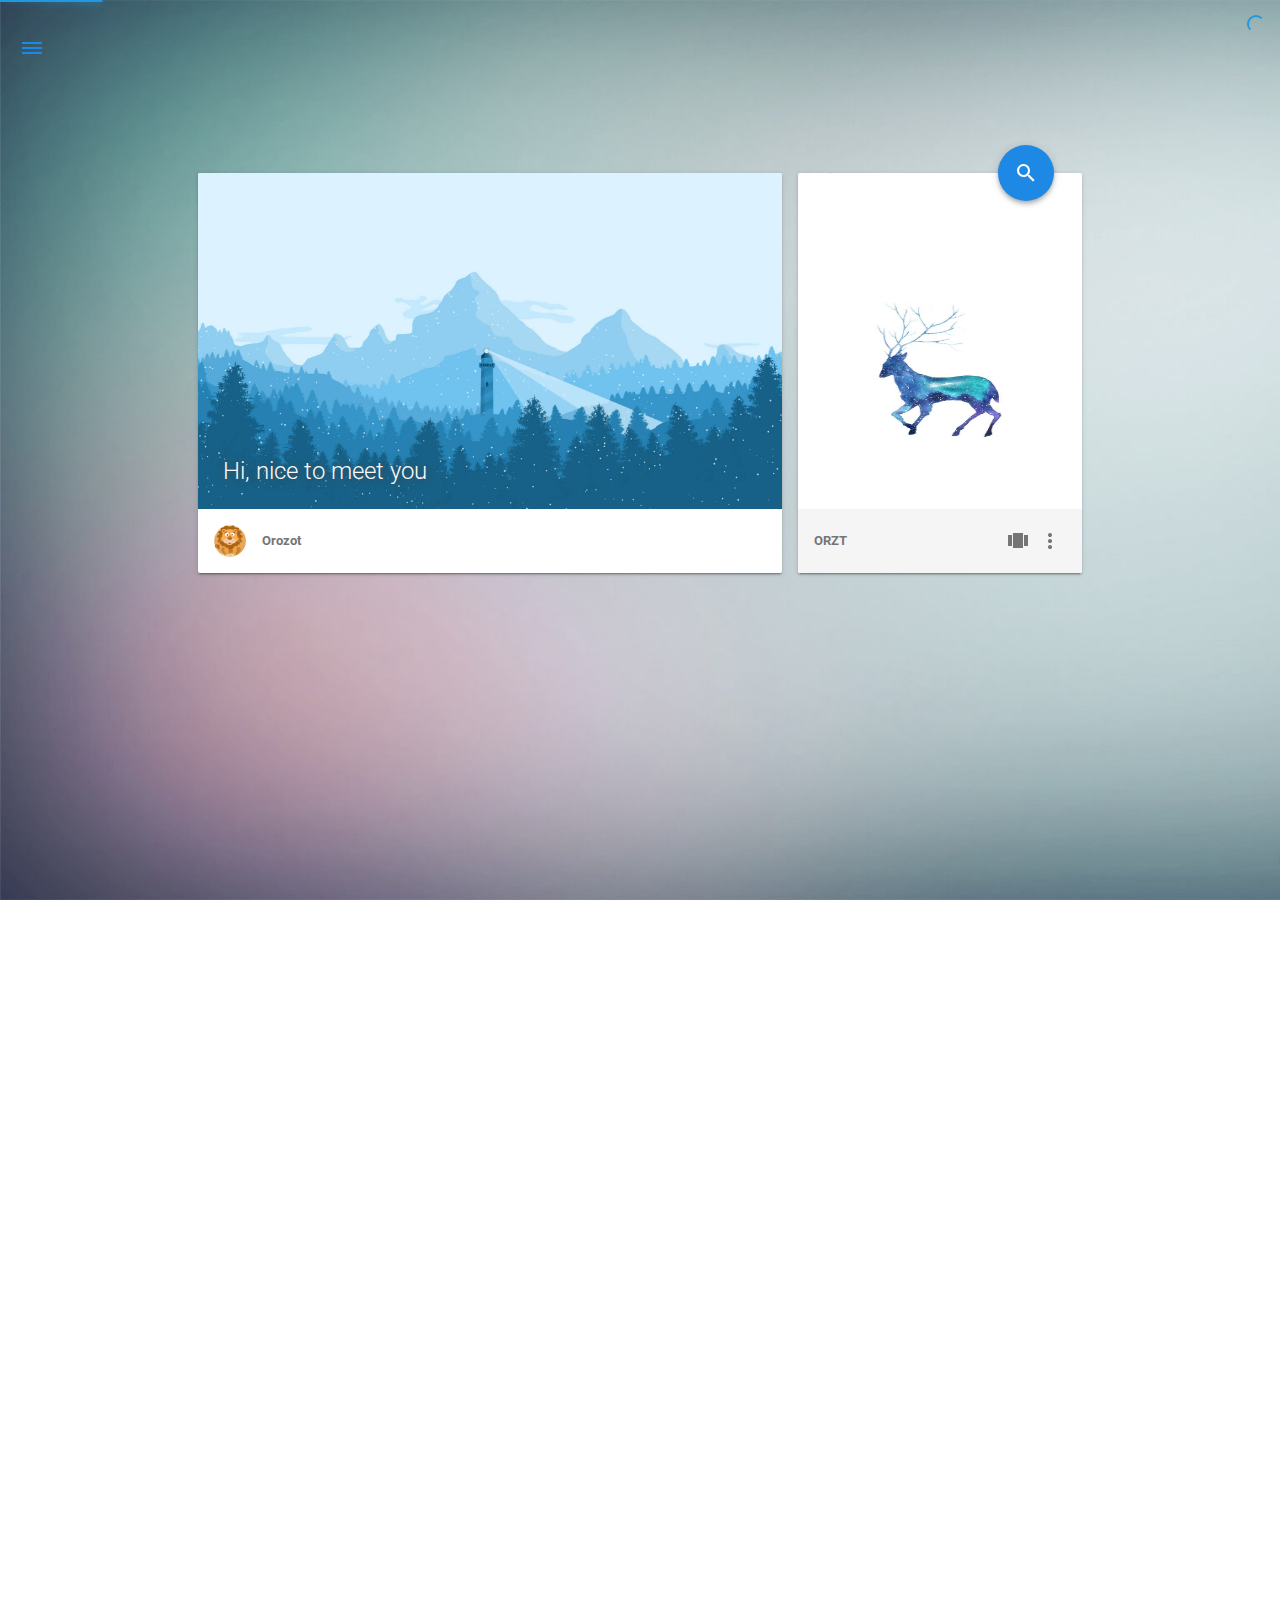
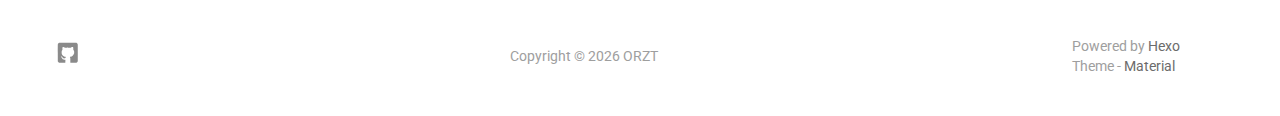
==== commit d3c34d77: "Site updated: 2017-08-22 23:22:27" ====
--- a/index.html
+++ b/index.html
@@ -12,7 +12,7 @@
     
     <title>
         
-        Hexo
+        ORZT
     </title>
 
     <!-- dns prefetch -->
@@ -32,7 +32,7 @@
     <meta http-equiv="X-UA-Compatible">
     <meta name="viewport" content="width=device-width, initial-scale=1, user-scalable=no">
     <meta name="theme-color" content="#0097A7">
-    <meta name="author" content="John Doe">
+    <meta name="author" content="Orozot">
     <meta name="description" itemprop="description" content="">
     <meta name="keywords" content="">
 
@@ -41,9 +41,9 @@
     
 
     <!-- Favicons -->
-    <link rel="icon shortcut" type="image/ico" href="/img/favicon.png">
-    <link rel="icon" sizes="192x192" href="/img/favicon.png">
-    <link rel="apple-touch-icon" href="/img/favicon.png">
+    <link rel="icon shortcut" type="image/ico" href="/img/toux.png">
+    <link rel="icon" sizes="192x192" href="/img/toux.png">
+    <link rel="apple-touch-icon" href="/img/toux.png">
 
     <!--iOS -->
     <meta name="apple-mobile-web-app-title" content="Title">
@@ -58,22 +58,22 @@
     <!-- Add to homescreen for Safari on iOS -->
     <meta name="apple-mobile-web-app-capable" content="yes">
     <meta name="apple-mobile-web-app-status-bar-style" content="black">
-    <meta name="apple-mobile-web-app-title" content="Hexo">
+    <meta name="apple-mobile-web-app-title" content="ORZT">
 
     <!-- The Open Graph protocol -->
     <meta property="og:url" content="http://yoursite.com">
     <meta property="og:type" content="blog">
-    <meta property="og:title" content="Hexo">
-    <meta property="og:image" content="/img/favicon.png" />
+    <meta property="og:title" content="ORZT">
+    <meta property="og:image" content="/img/toux.png" />
     <meta property="og:description" content="">
     
 
     
 
     <!-- The Twitter Card protocol -->
-    <meta name="twitter:title" content="Hexo">
+    <meta name="twitter:title" content="ORZT">
     <meta name="twitter:description" content="">
-    <meta name="twitter:image" content="/img/favicon.png">
+    <meta name="twitter:image" content="/img/toux.png">
     <meta name="twitter:card" content="summary_large_image" />
     <meta name="twitter:url" content="http://yoursite.com" />
 
@@ -91,13 +91,13 @@
     "@type": "Website",
     "publisher": {
         "@type": "Organization",
-        "name": "Hexo",
-        "logo": "/img/favicon.png"
+        "name": "ORZT",
+        "logo": "/img/toux.png"
     },
     "url": "http://yoursite.com/index.html",
     "image": {
         "@type": "ImageObject",
-        "url": "/img/favicon.png"
+        "url": "/img/toux.png"
     },
     "mainEntityOfPage": {
         "@type": "WebPage",
@@ -131,23 +131,15 @@
         
             <style>
     
-    .footer-sns-facebook {
-        background-image: url([data-uri]);
+    
+    
+    
+    
+    
+    
+    .footer-sns-github {
+        background-image: url([data-uri]);
     }
-    
-    
-    .footer-sns-twitter {
-        background-image: url([data-uri]);
-    }
-    
-    
-    .footer-sns-gplus {
-        background-image: url([data-uri]);
-    }
-    
-    
-    
-    
     
     
     
@@ -165,7 +157,7 @@
   }
 
   a {
-    color: #00838F;
+    color: #40E0D0;
   }
 
   .mdl-card__media,
@@ -175,13 +167,13 @@
   #scheme-Paradox .sidebar_archives-count,
   #scheme-Paradox .sidebar-colored .sidebar-header,
   #scheme-Paradox .sidebar-colored .sidebar-badge{
-    background-color: #0097A7 !important;
+    background-color: #1e88e5 !important;
   }
 
   /* Sidebar User Drop Down Menu Text Color */
   #scheme-Paradox .sidebar-colored .sidebar-nav>.dropdown>.dropdown-menu>li>a:hover,
   #scheme-Paradox .sidebar-colored .sidebar-nav>.dropdown>.dropdown-menu>li>a:focus {
-    color: #0097A7 !important;
+    color: #1e88e5 !important;
   }
 
   #post_entry-right-info,
@@ -194,29 +186,29 @@
   .sidebar-colored .sidebar-nav > .open > a:hover,
   .sidebar-colored .sidebar-nav > .open > a:focus,
   #ds-reset #ds-ctx .ds-ctx-entry .ds-ctx-head a {
-    color: #0097A7 !important;
+    color: #1e88e5 !important;
   }
 
   .toTop {
-    background: #757575 !important;
+    background: #1e88e5 !important;
   }
 
   .material-layout .material-post>.material-nav,
   .material-layout .material-index>.material-nav,
   .material-nav a {
-    color: #757575;
+    color: #1e88e5;
   }
 
   #scheme-Paradox .MD-burger-layer {
-    background-color: #757575;
+    background-color: #1e88e5;
   }
 
   #scheme-Paradox #post-toc-trigger-btn {
-    color: #757575;
+    color: #1e88e5;
   }
 
   .post-toc a:hover {
-    color: #00838F;
+    color: #40E0D0;
     text-decoration: underline;
   }
 
@@ -227,12 +219,7 @@
 
     <style>
       body{
-        background-color: #F5F5F5;
-      }
-
-      /* blog_info bottom background */
-      #scheme-Paradox .material-layout .something-else .mdl-card__supporting-text{
-        background-color: #fff;
+        background-image: url(/img/bg.png);
       }
     </style>
 
@@ -317,10 +304,10 @@
     <div class="mdl-card__supporting-text meta mdl-color-text--grey-600">
         <!-- Author Avatar -->
         <div id="author-avatar">
-            <img src="/img/avatar.png" width="32px" height="32px" alt="avatar">
+            <img src="/img/toux.png" width="32px" height="32px" alt="avatar">
         </div>
         <div>
-            <strong>John Doe</strong>
+            <strong>Orozot</strong>
         </div>
     </div>
 </div>
@@ -353,7 +340,7 @@
     <!-- LOGO -->
     <div class="something-else-logo mdl-color--white mdl-color-text--grey-600">
         <a href="#" target="_blank">
-            <img src="/img/logo.png" alt="logo" />
+            <img src="/img/lu.png" alt="logo" />
         </a>
     </div>
 
@@ -361,7 +348,7 @@
     <div class="mdl-card__supporting-text meta meta--fill mdl-color-text--grey-600">
         <!-- Blog Title -->
         <div>
-            <strong>Hexo</strong>
+            <strong>ORZT</strong>
         </div>
         <div class="section-spacer"></div>
 
@@ -385,7 +372,7 @@
             
 
             
-                <a class="index_share-link" href="http://service.weibo.com/share/share.php?appkey=&title=Hexo&url=http://yoursite.com/&pic=&searchPic=false&style=simple" target="_blank">
+                <a class="index_share-link" href="http://service.weibo.com/share/share.php?appkey=&title=ORZT&url=http://yoursite.com/&pic=&searchPic=false&style=simple" target="_blank">
                     <li class="mdl-menu__item mdl-js-ripple-effect">
                         分享到微博
                     </li>
@@ -393,31 +380,19 @@
             
 
             
-                <a class="index_share-link" href="https://twitter.com/intent/tweet?text=Hexo&url=http://yoursite.com/&via=John Doe" target="_blank">
-                    <li class="mdl-menu__item mdl-js-ripple-effect">
-                        分享到 Twitter
+
+            
+
+            
+
+            
+
+            
+                <a class="post_share-link" href="http://connect.qq.com/widget/shareqq/index.html?site=ORZT&title=ORZT&summary=&pics=http://yoursite.com/img/toux.png&url=http://yoursite.com/" target="_blank">
+                    <li class="mdl-menu__item">
+                        分享到 QQ
                     </li>
                 </a>
-            
-
-            
-                <a class="index_share-link" href="https://www.facebook.com/sharer/sharer.php?u=http://yoursite.com/index.html" target="_blank">
-                    <li class="mdl-menu__item mdl-js-ripple-effect">
-                        分享到 Facebook
-                    </li>
-                </a>
-            
-
-            
-                <a class="index_share-link" href="https://plus.google.com/share?url=http://yoursite.com/" target="_blank">
-                    <li class="mdl-menu__item mdl-js-ripple-effect">
-                        分享到 Google+
-                    </li>
-                </a>
-            
-
-            
-
             
 
             
@@ -464,10 +439,10 @@
         <div id="post_entry-left-info" class="mdl-card__supporting-text meta mdl-color-text--grey-600 ">
             <!-- Author Avatar -->
             <div id="author-avatar">
-                <img src="/img/avatar.png" width="44px" height="44px" alt="John Doe's avatar">
+                <img src="/img/toux.png" width="44px" height="44px" alt="Orozot's avatar">
             </div>
             <div>
-                <strong>John Doe</strong>
+                <strong>Orozot</strong>
                 <span>8月 12, 2017</span>
             </div>
         </div>
@@ -523,10 +498,10 @@
         <div id="post_entry-left-info" class="mdl-card__supporting-text meta mdl-color-text--grey-600 ">
             <!-- Author Avatar -->
             <div id="author-avatar">
-                <img src="/img/avatar.png" width="44px" height="44px" alt="John Doe's avatar">
+                <img src="/img/toux.png" width="44px" height="44px" alt="Orozot's avatar">
             </div>
             <div>
-                <strong>John Doe</strong>
+                <strong>Orozot</strong>
                 <span>8月 12, 2017</span>
             </div>
         </div>
@@ -597,12 +572,12 @@
 
     <!-- Sidebar Avatar -->
     <div class="sidebar-image">
-        <img src="/img/avatar.png" alt="John Doe's avatar">
+        <img src="/img/toux.png" alt="Orozot's avatar">
     </div>
 
     <!-- Sidebar Email -->
     <a data-toggle="dropdown" class="sidebar-brand" href="#settings-dropdown">
-        youremail@email.com
+        renzhitong12@outlook.com
         <b class="caret"></b>
     </a>
 </div>
@@ -630,8 +605,6 @@
     
         <li id="sidebar-first-li">
             <a href="/">
-                
-                    <i class="material-icons sidebar-material-icons">home</i>
                 
                 主页
             </a>
@@ -659,6 +632,21 @@
 
     <!-- Categories  -->
     
+        <li class="dropdown">
+            <a href="#" class="ripple-effect dropdown-toggle" data-toggle="dropdown">
+                
+                    <i class="material-icons sidebar-material-icons">chrome_reader_mode</i>
+                
+                分类
+                <b class="caret"></b>
+            </a>
+            <ul class="dropdown-menu">
+                <li>
+                
+            </ul>
+        </li>
+        
+    
 
     <!-- Pages  -->
     
@@ -686,16 +674,18 @@
 
 <!-- Theme Material -->
 
-    <a href="https://github.com/viosey/hexo-theme-material"  class="sidebar-footer-text-a" target="_blank">
-        <div class="sidebar-text mdl-button mdl-js-button mdl-js-ripple-effect sidebar-footer-text-div" data-upgraded=",MaterialButton,MaterialRipple">
-            主题 - Material
-            <span class="sidebar-badge badge-circle">i</span>
-        </div>
-    </a>
-
 
 <!-- Help & Support -->
 <!--
+
+    <a href="mailto:hiviosey@gmail.com" class="sidebar-footer-text-a">
+        <div class="sidebar-text mdl-button mdl-js-button mdl-js-ripple-effect sidebar-footer-text-div" data-upgraded=",MaterialButton,MaterialRipple">
+        sidebar.help
+        <span class="mdl-button__ripple-container">
+          <span class="mdl-ripple"></span>
+        </span>
+      </div>
+    </a>
 
 -->
 
@@ -735,43 +725,31 @@
         <div class="mdl-mini-footer--left-section sns-list">
     <!-- Twitter -->
     
-        <a href="https://twitter.com/twitter" target="_blank">
-            <button class="mdl-mini-footer--social-btn social-btn footer-sns-twitter">
-                <span class="visuallyhidden">Twitter</span>
+
+    <!-- Facebook -->
+    
+
+    <!-- Google + -->
+    
+
+    <!-- Weibo -->
+    
+
+    <!-- Instagram -->
+    
+
+    <!-- Tumblr -->
+    
+
+    <!-- Github -->
+    
+        <a href="https://github.com/orozot" target="_blank">
+            <button class="mdl-mini-footer--social-btn social-btn footer-sns-github">
+                <span class="visuallyhidden">Github</span>
             </button><!--
      --></a>
     
 
-    <!-- Facebook -->
-    
-        <a href="https://www.facebook.com/facebook" target="_blank">
-            <button class="mdl-mini-footer--social-btn social-btn footer-sns-facebook">
-                <span class="visuallyhidden">Facebook</span>
-            </button><!--
-     --></a>
-    
-
-    <!-- Google + -->
-    
-        <a href="https://www.google.com/" target="_blank">
-            <button class="mdl-mini-footer--social-btn social-btn footer-sns-gplus">
-                <span class="visuallyhidden">Google Plus</span>
-            </button><!--
-     --></a>
-    
-
-    <!-- Weibo -->
-    
-
-    <!-- Instagram -->
-    
-
-    <!-- Tumblr -->
-    
-
-    <!-- Github -->
-    
-
     <!-- LinkedIn -->
     
 
@@ -788,7 +766,7 @@
 
         <!--Copyright-->
         <div id="copyright">
-            Copyright&nbsp;©<script type="text/javascript">var fd = new Date();document.write("&nbsp;" + fd.getFullYear() + "&nbsp;");</script>Hexo
+            Copyright&nbsp;©<script type="text/javascript">var fd = new Date();document.write("&nbsp;" + fd.getFullYear() + "&nbsp;");</script>ORZT
         </div>
 
         <!-- Paradox Footer Right Section -->
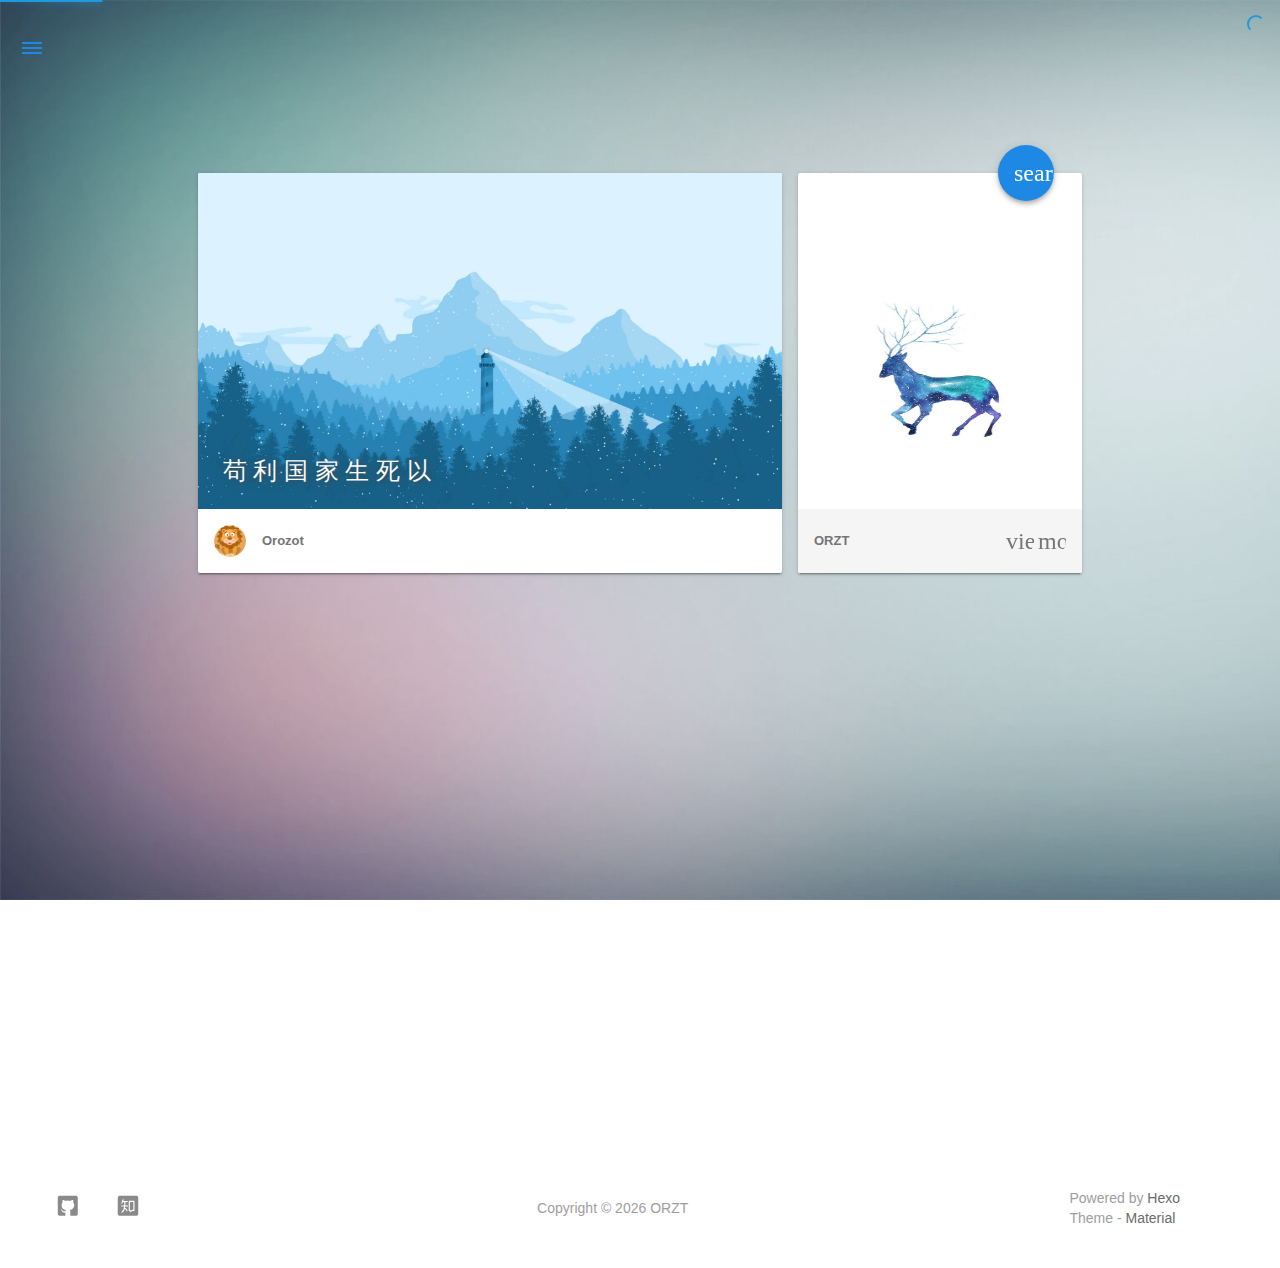
==== commit 13068949: "Site updated: 2017-08-27 16:18:36" ====
--- a/index.html
+++ b/index.html
@@ -143,6 +143,10 @@
     
     
     
+    .footer-sns-zhihu {
+        background-image: url([data-uri]);
+    }
+    
     
     
 </style>
@@ -247,8 +251,8 @@
 
 <!-- Import Font -->
 
-    <link href="https://fonts.googleapis.com/css?family=Roboto:300,400,500" rel="stylesheet">
-    <link href="https://fonts.googleapis.com/icon?family=Material+Icons"rel="stylesheet">
+    <link href="https://fonts.proxy.ustclug.org/css?family=Roboto:300,400,500" rel="stylesheet">
+    <link href="https://fonts.proxy.ustclug.org/icon?family=Material+Icons"rel="stylesheet">
 
 
         <script>lsloader.load("js/jquery.min.js","/js/jquery.min.js?qcusAULNeBksqffqUM2+Ig==")</script>
@@ -294,7 +298,7 @@
         <p class="index-top-block-slogan"><a href="#">
         
             
-                Hi, nice to meet you
+                苟 利 国 家 生 死 以
             
         
         </a></p>
@@ -421,17 +425,17 @@
     
 
         <!-- Post Title -->
-        <p class="article-headline-p"><a href="/2017/08/12/test-my-site/">test_my_site</a></p>
+        <p class="article-headline-p"><a href="/2017/08/12/hello-world/">Hello World</a></p>
     </div>
 
     <!-- Post Excerpt -->
     <div class="mdl-color-text--grey-600 mdl-card__supporting-text post_entry-content">
         
-            
+            Welcome to Hexo
         
         &nbsp;&nbsp;&nbsp;
         <span>
-            <a href="/2017/08/12/test-my-site/" target="_self">阅读全文</a>
+            <a href="/2017/08/12/hello-world/" target="_self">阅读全文</a>
         </span>
     </div>
     <!-- Post_entry Info-->
@@ -467,65 +471,6 @@
             
         
     
-        
-            
-                <!-- Paradox Thumbnail -->
-                <div class="post_entry-module mdl-card mdl-shadow--2dp mdl-cell mdl-cell--12-col fade out">
-    <!-- Post Thumbnail -->
-    
-        
-            <!-- Random Thumbnail -->
-            <div class="post_thumbnail-random mdl-card__media mdl-color-text--grey-50">
-        
-    
-
-        <!-- Post Title -->
-        <p class="article-headline-p"><a href="/2017/08/12/hello-world/">Hello World</a></p>
-    </div>
-
-    <!-- Post Excerpt -->
-    <div class="mdl-color-text--grey-600 mdl-card__supporting-text post_entry-content">
-        
-            Welcome to Hexo
-        
-        &nbsp;&nbsp;&nbsp;
-        <span>
-            <a href="/2017/08/12/hello-world/" target="_self">阅读全文</a>
-        </span>
-    </div>
-    <!-- Post_entry Info-->
-    <div id="post_entry-info">
-        <div id="post_entry-left-info" class="mdl-card__supporting-text meta mdl-color-text--grey-600 ">
-            <!-- Author Avatar -->
-            <div id="author-avatar">
-                <img src="/img/toux.png" width="44px" height="44px" alt="Orozot's avatar">
-            </div>
-            <div>
-                <strong>Orozot</strong>
-                <span>8月 12, 2017</span>
-            </div>
-        </div>
-        <div id="post_entry-right-info">
-            <!-- Category -->
-            <span class="post_entry-category">
-                
-            </span>
-
-            
-
-            
-
-            <!-- Post Views -->
-            <span class="post_entry-views">
-            </span>
-        </div>
-    </div>
-</div>
-
-            
-            
-        
-    
 
     
 
@@ -624,7 +569,7 @@
             </a>
             <ul class="dropdown-menu">
             <li>
-                <a class="sidebar_archives-link" href="/archives/2017/08/">八月 2017<span class="sidebar_archives-count">2</span></a>
+                <a class="sidebar_archives-link" href="/archives/2017/08/">八月 2017<span class="sidebar_archives-count">1</span></a>
             </ul>
         </li>
         
@@ -754,6 +699,12 @@
     
 
     <!-- Zhihu -->
+    
+        <a href="http://zhihu.com/people/zt-ren" target="_blank">
+            <button class="mdl-mini-footer--social-btn social-btn footer-sns-zhihu">
+                <span class="visuallyhidden">Zhihu</span>
+            </button><!--
+     --></a>
     
 
     <!-- Bilibili -->
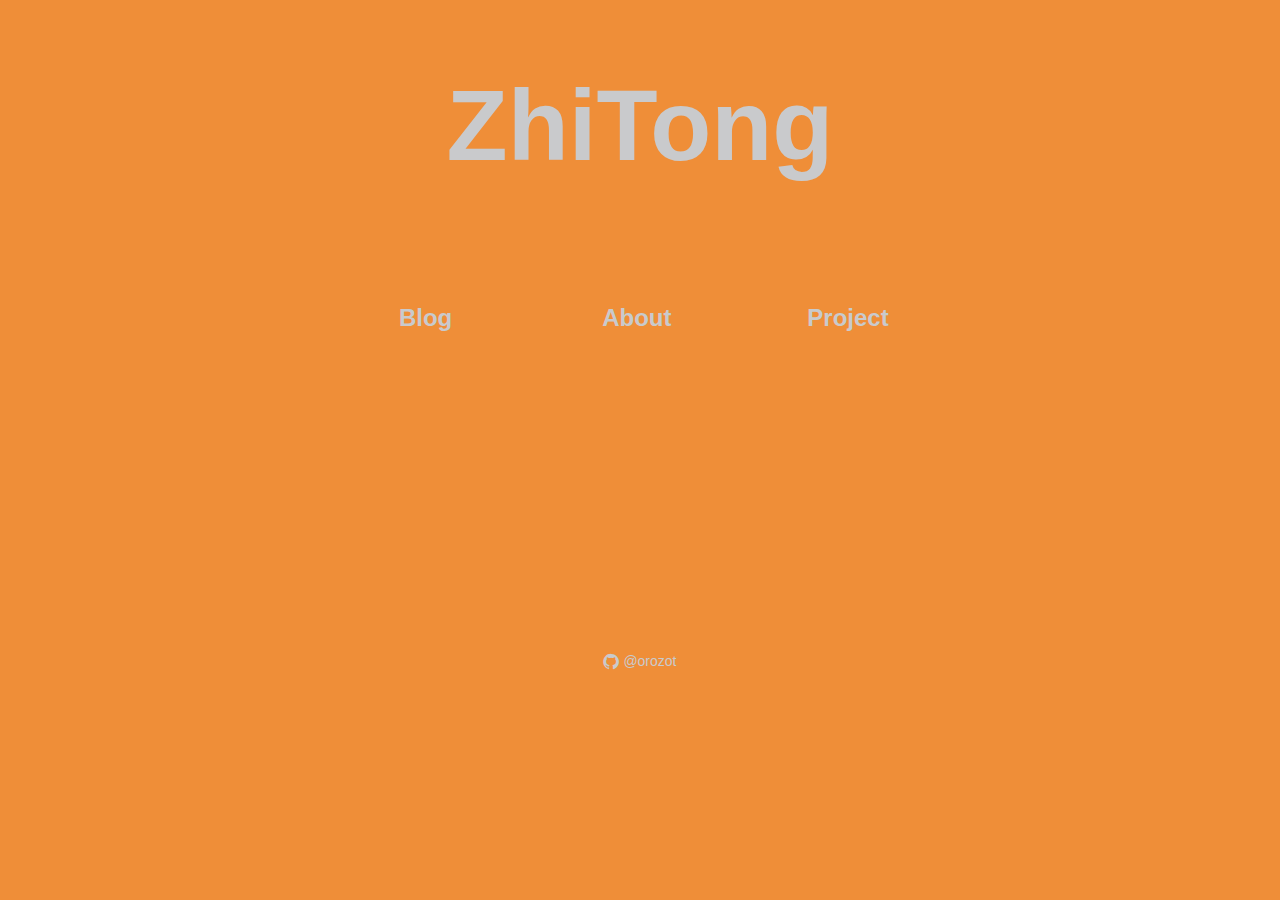
==== commit 7802bd73: "fix ul padding" ====
--- a/index.html
+++ b/index.html
@@ -1,847 +1 @@
-<!DOCTYPE html>
-<html style="display: none;" lang="zh">
-    <head>
-    <meta charset="utf-8">
-    <!--
-        © Material Theme
-        https://github.com/viosey/hexo-theme-material
-        Version: 1.4.0 -->
-    <script>window.materialVersion = "1.4.0"</script>
-
-    <!-- Title -->
-    
-    <title>
-        
-        ORZT
-    </title>
-
-    <!-- dns prefetch -->
-    <meta http-equiv="x-dns-prefetch-control" content="on">
-    
-    
-    
-    
-    
-    
-    
-    
-    
-    
-
-    <!-- Meta & Info -->
-    <meta http-equiv="X-UA-Compatible">
-    <meta name="viewport" content="width=device-width, initial-scale=1, user-scalable=no">
-    <meta name="theme-color" content="#0097A7">
-    <meta name="author" content="Orozot">
-    <meta name="description" itemprop="description" content="">
-    <meta name="keywords" content="">
-
-    <!-- Site Verification -->
-    
-    
-
-    <!-- Favicons -->
-    <link rel="icon shortcut" type="image/ico" href="/img/toux.png">
-    <link rel="icon" sizes="192x192" href="/img/toux.png">
-    <link rel="apple-touch-icon" href="/img/toux.png">
-
-    <!--iOS -->
-    <meta name="apple-mobile-web-app-title" content="Title">
-    <meta name="apple-mobile-web-app-capable" content="yes">
-    <meta name="apple-mobile-web-app-status-bar-style" content="black">
-    <meta name="HandheldFriendly" content="True">
-    <meta name="MobileOptimized" content="480">
-
-    <!-- Add to homescreen for Chrome on Android -->
-    <meta name="mobile-web-app-capable" content="yes">
-
-    <!-- Add to homescreen for Safari on iOS -->
-    <meta name="apple-mobile-web-app-capable" content="yes">
-    <meta name="apple-mobile-web-app-status-bar-style" content="black">
-    <meta name="apple-mobile-web-app-title" content="ORZT">
-
-    <!-- The Open Graph protocol -->
-    <meta property="og:url" content="http://yoursite.com">
-    <meta property="og:type" content="blog">
-    <meta property="og:title" content="ORZT">
-    <meta property="og:image" content="/img/toux.png" />
-    <meta property="og:description" content="">
-    
-
-    
-
-    <!-- The Twitter Card protocol -->
-    <meta name="twitter:title" content="ORZT">
-    <meta name="twitter:description" content="">
-    <meta name="twitter:image" content="/img/toux.png">
-    <meta name="twitter:card" content="summary_large_image" />
-    <meta name="twitter:url" content="http://yoursite.com" />
-
-    <!-- Add canonical link for SEO -->
-    
-        <link rel="canonical" href="http://yoursite.com" />
-    
-
-    <!-- Structured-data for SEO -->
-    
-        
-<script type="application/ld+json">
-{
-    "@context": "http://schema.org",
-    "@type": "Website",
-    "publisher": {
-        "@type": "Organization",
-        "name": "ORZT",
-        "logo": "/img/toux.png"
-    },
-    "url": "http://yoursite.com/index.html",
-    "image": {
-        "@type": "ImageObject",
-        "url": "/img/toux.png"
-    },
-    "mainEntityOfPage": {
-        "@type": "WebPage",
-        "@id": "http://yoursite.com"
-    },
-    "description": ""
-}
-</script>
-
-
-
-
-    
-
-    <!--[if lte IE 9]>
-        <link rel="stylesheet" href="/css/ie-blocker.css">
-
-        
-            <script src="/js/ie-blocker.zhCN.js"></script>
-        
-    <![endif]-->
-
-    <!-- Import lsloader -->
-    <script>(function(){window.lsloader={jsRunSequence:[],jsnamemap:{},cssnamemap:{}};lsloader.removeLS=function(key){try{localStorage.removeItem(key)}catch(e){}};lsloader.setLS=function(key,val){try{localStorage.setItem(key,val)}catch(e){}};lsloader.getLS=function(key){var val="";try{val=localStorage.getItem(key)}catch(e){val=""}return val};versionString="/*"+materialVersion+"*/";lsloader.clean=function(){try{var keys=[];for(var i=0;i<localStorage.length;i++){keys.push(localStorage.key(i))}keys.forEach(function(key){var data=lsloader.getLS(key);if(data&&data.indexOf(versionString)===-1){lsloader.removeLS(key)}})}catch(e){}};lsloader.clean();lsloader.load=function(jsname,jspath,cssonload){cssonload=cssonload||function(){};var code;code=this.getLS(jsname);if(code&&code.indexOf(versionString)===-1){this.removeLS(jsname);this.requestResource(jsname,jspath,cssonload);return}if(code){var versionNumber=code.split(versionString)[0];if(versionNumber!=jspath){console.log("reload:"+jspath);this.removeLS(jsname);this.requestResource(jsname,jspath,cssonload);return}code=code.split(versionString)[1];if(/\.js?.+$/.test(versionNumber)){this.jsRunSequence.push({name:jsname,code:code});this.runjs(jspath,jsname,code)}else{document.getElementById(jsname).appendChild(document.createTextNode(code));cssonload()}}else{this.requestResource(jsname,jspath,cssonload)}};lsloader.requestResource=function(name,path,cssonload){var that=this;if(/\.js?.+$/.test(path)){this.iojs(path,name,function(path,name,code){that.setLS(name,path+versionString+code);that.runjs(path,name,code)})}else if(/\.css?.+$/.test(path)){this.iocss(path,name,function(code){document.getElementById(name).appendChild(document.createTextNode(code));that.setLS(name,path+versionString+code)},cssonload)}};lsloader.iojs=function(path,jsname,callback){var that=this;that.jsRunSequence.push({name:jsname,code:""});try{var xhr=new XMLHttpRequest;xhr.open("get",path,true);xhr.onreadystatechange=function(){if(xhr.readyState==4){if(xhr.status>=200&&xhr.status<300||xhr.status==304){if(xhr.response!=""){callback(path,jsname,xhr.response);return}}that.jsfallback(path,jsname)}};xhr.send(null)}catch(e){that.jsfallback(path,jsname)}};lsloader.iocss=function(path,jsname,callback,cssonload){var that=this;try{var xhr=new XMLHttpRequest;xhr.open("get",path,true);xhr.onreadystatechange=function(){if(xhr.readyState==4){if(xhr.status>=200&&xhr.status<300||xhr.status==304){if(xhr.response!=""){callback(xhr.response);cssonload();return}}that.cssfallback(path,jsname,cssonload)}};xhr.send(null)}catch(e){that.cssfallback(path,jsname,cssonload)}};lsloader.iofonts=function(path,jsname,callback,cssonload){var that=this;try{var xhr=new XMLHttpRequest;xhr.open("get",path,true);xhr.onreadystatechange=function(){if(xhr.readyState==4){if(xhr.status>=200&&xhr.status<300||xhr.status==304){if(xhr.response!=""){callback(xhr.response);cssonload();return}}that.cssfallback(path,jsname,cssonload)}};xhr.send(null)}catch(e){that.cssfallback(path,jsname,cssonload)}};lsloader.runjs=function(path,name,code){if(!!name&&!!code){for(var k in this.jsRunSequence){if(this.jsRunSequence[k].name==name){this.jsRunSequence[k].code=code}}}if(!!this.jsRunSequence[0]&&!!this.jsRunSequence[0].code&&this.jsRunSequence[0].status!="failed"){var script=document.createElement("script");script.appendChild(document.createTextNode(this.jsRunSequence[0].code));script.type="text/javascript";document.getElementsByTagName("head")[0].appendChild(script);this.jsRunSequence.shift();if(this.jsRunSequence.length>0){this.runjs()}}else if(!!this.jsRunSequence[0]&&this.jsRunSequence[0].status=="failed"){var that=this;var script=document.createElement("script");script.src=this.jsRunSequence[0].path;script.type="text/javascript";this.jsRunSequence[0].status="loading";script.onload=function(){that.jsRunSequence.shift();if(that.jsRunSequence.length>0){that.runjs()}};document.body.appendChild(script)}};lsloader.tagLoad=function(path,name){this.jsRunSequence.push({name:name,code:"",path:path,status:"failed"});this.runjs()};lsloader.jsfallback=function(path,name){if(!!this.jsnamemap[name]){return}else{this.jsnamemap[name]=name}for(var k in this.jsRunSequence){if(this.jsRunSequence[k].name==name){this.jsRunSequence[k].code="";this.jsRunSequence[k].status="failed";this.jsRunSequence[k].path=path}}this.runjs()};lsloader.cssfallback=function(path,name,cssonload){if(!!this.cssnamemap[name]){return}else{this.cssnamemap[name]=1}var link=document.createElement("link");link.type="text/css";link.href=path;link.rel="stylesheet";link.onload=link.onerror=cssonload;var root=document.getElementsByTagName("script")[0];root.parentNode.insertBefore(link,root)};lsloader.runInlineScript=function(scriptId,codeId){var code=document.getElementById(codeId).innerText;this.jsRunSequence.push({name:scriptId,code:code});this.runjs()};lsloader.loadCombo=function(jslist){var updateList="";var requestingModules={};for(var k in jslist){var LS=this.getLS(jslist[k].name);if(!!LS){var version=LS.split(versionString)[0];var code=LS.split(versionString)[1]}else{var version=""}if(version==jslist[k].path){this.jsRunSequence.push({name:jslist[k].name,code:code,path:jslist[k].path})}else{this.jsRunSequence.push({name:jslist[k].name,code:null,path:jslist[k].path,status:"comboloading"});requestingModules[jslist[k].name]=true;updateList+=(updateList==""?"":";")+jslist[k].path}}var that=this;if(!!updateList){var xhr=new XMLHttpRequest;xhr.open("get",combo+updateList,true);xhr.onreadystatechange=function(){if(xhr.readyState==4){if(xhr.status>=200&&xhr.status<300||xhr.status==304){if(xhr.response!=""){that.runCombo(xhr.response,requestingModules);return}}else{for(var i in that.jsRunSequence){if(requestingModules[that.jsRunSequence[i].name]){that.jsRunSequence[i].status="failed"}}that.runjs()}}};xhr.send(null)}this.runjs()};lsloader.runCombo=function(comboCode,requestingModules){comboCode=comboCode.split("/*combojs*/");comboCode.shift();for(var k in this.jsRunSequence){if(!!requestingModules[this.jsRunSequence[k].name]&&!!comboCode[0]){this.jsRunSequence[k].status="comboJS";this.jsRunSequence[k].code=comboCode[0];this.setLS(this.jsRunSequence[k].name,this.jsRunSequence[k].path+versionString+comboCode[0]);comboCode.shift()}}this.runjs()}})();</script>
-
-    <!-- Import CSS & jQuery -->
-    
-        <style id="css/material.min.css"></style><script>if(typeof window.lsLoadCSSMaxNums === "undefined")window.lsLoadCSSMaxNums = 0;window.lsLoadCSSMaxNums++;lsloader.load("css/material.min.css","/css/material.min.css?fJTiM/K1J3dWIruo3pxtAw==",function(){if(typeof window.lsLoadCSSNums === "undefined")window.lsLoadCSSNums = 0;window.lsLoadCSSNums++;if(window.lsLoadCSSNums == window.lsLoadCSSMaxNums)document.documentElement.style.display="";})</script>
-        <style id="css/style.min.css"></style><script>if(typeof window.lsLoadCSSMaxNums === "undefined")window.lsLoadCSSMaxNums = 0;window.lsLoadCSSMaxNums++;lsloader.load("css/style.min.css","/css/style.min.css?oCSEO3ST+aEypEwttTDI9g==",function(){if(typeof window.lsLoadCSSNums === "undefined")window.lsLoadCSSNums = 0;window.lsLoadCSSNums++;if(window.lsLoadCSSNums == window.lsLoadCSSMaxNums)document.documentElement.style.display="";})</script>
-        
-        
-            <style>
-    
-    
-    
-    
-    
-    
-    
-    .footer-sns-github {
-        background-image: url([data-uri]);
-    }
-    
-    
-    
-    .footer-sns-zhihu {
-        background-image: url([data-uri]);
-    }
-    
-    
-    
-</style>
-
-        
-        <!-- Config CSS -->
-
-<!-- Other Styles -->
-<style>
-  body, html {
-    font-family: Roboto, "Helvetica Neue", Helvetica, "PingFang SC", "Hiragino Sans GB", "Microsoft YaHei", "微软雅黑", Arial, sans-serif;
-  }
-
-  a {
-    color: #40E0D0;
-  }
-
-  .mdl-card__media,
-  #search-label,
-  #search-form-label:after,
-  #scheme-Paradox .hot_tags-count,
-  #scheme-Paradox .sidebar_archives-count,
-  #scheme-Paradox .sidebar-colored .sidebar-header,
-  #scheme-Paradox .sidebar-colored .sidebar-badge{
-    background-color: #1e88e5 !important;
-  }
-
-  /* Sidebar User Drop Down Menu Text Color */
-  #scheme-Paradox .sidebar-colored .sidebar-nav>.dropdown>.dropdown-menu>li>a:hover,
-  #scheme-Paradox .sidebar-colored .sidebar-nav>.dropdown>.dropdown-menu>li>a:focus {
-    color: #1e88e5 !important;
-  }
-
-  #post_entry-right-info,
-  .sidebar-colored .sidebar-nav li:hover > a,
-  .sidebar-colored .sidebar-nav li:hover > a i,
-  .sidebar-colored .sidebar-nav li > a:hover,
-  .sidebar-colored .sidebar-nav li > a:hover i,
-  .sidebar-colored .sidebar-nav li > a:focus i,
-  .sidebar-colored .sidebar-nav > .open > a,
-  .sidebar-colored .sidebar-nav > .open > a:hover,
-  .sidebar-colored .sidebar-nav > .open > a:focus,
-  #ds-reset #ds-ctx .ds-ctx-entry .ds-ctx-head a {
-    color: #1e88e5 !important;
-  }
-
-  .toTop {
-    background: #1e88e5 !important;
-  }
-
-  .material-layout .material-post>.material-nav,
-  .material-layout .material-index>.material-nav,
-  .material-nav a {
-    color: #1e88e5;
-  }
-
-  #scheme-Paradox .MD-burger-layer {
-    background-color: #1e88e5;
-  }
-
-  #scheme-Paradox #post-toc-trigger-btn {
-    color: #1e88e5;
-  }
-
-  .post-toc a:hover {
-    color: #40E0D0;
-    text-decoration: underline;
-  }
-
-</style>
-
-
-<!-- Theme Background Related-->
-
-    <style>
-      body{
-        background-image: url(/img/bg.png);
-      }
-    </style>
-
-
-
-
-<!-- Fade Effect -->
-
-    <style>
-      .fade {
-        transition: all 800ms linear;
-        -webkit-transform: translate3d(0,0,0);
-        -moz-transform: translate3d(0,0,0);
-        -ms-transform: translate3d(0,0,0);
-        -o-transform: translate3d(0,0,0);
-        transform: translate3d(0,0,0);
-        opacity: 1;
-      }
-
-      .fade.out{
-        opacity: 0;
-      }
-    </style>
-
-
-<!-- Import Font -->
-
-    <link href="https://fonts.proxy.ustclug.org/css?family=Roboto:300,400,500" rel="stylesheet">
-    <link href="https://fonts.proxy.ustclug.org/icon?family=Material+Icons"rel="stylesheet">
-
-
-        <script>lsloader.load("js/jquery.min.js","/js/jquery.min.js?qcusAULNeBksqffqUM2+Ig==")</script>
-    
-    
-    <script>function Queue(){this.dataStore=[];this.offer=b;this.poll=d;this.execNext=a;this.debug=false;this.startDebug=c;function b(e){if(this.debug){console.log("Offered a Queued Function.")}if(typeof e==="function"){this.dataStore.push(e)}else{console.log("You must offer a function.")}}function d(){if(this.debug){console.log("Polled a Queued Function.")}return this.dataStore.shift()}function a(){var e=this.poll();if(e!==undefined){if(this.debug){console.log("Run a Queued Function.")}e()}}function c(){this.debug=true}}var queue=new Queue();</script>
-
-    <!-- Analytics -->
-    
-
-    <!-- Custom Head -->
-    
-</head>
-
-
-    
-        <body id="scheme-Paradox" class="lazy">
-            <div class="material-layout  mdl-js-layout has-drawer is-upgraded">
-                
-
-                <!-- Main Container -->
-                <main class="material-layout__content" id="main">
-
-                    <!-- Top Anchor -->
-                    <div id="top"></div>
-
-                    
-                        <!-- Hamburger Button -->
-                        <button class="MD-burger-icon sidebar-toggle">
-                            <span class="MD-burger-layer"></span>
-                        </button>
-                    
-
-                    <!-- Index Module -->
-<div class="material-index mdl-grid">
-    
-        <!-- Paradox Header -->
-        <!-- Daily pic -->
-<div class="mdl-card mdl-shadow--2dp daily-pic mdl-cell mdl-cell--8-col index-top-block">
-
-    <!-- Pic & Slogan -->
-    <div class="mdl-card__media mdl-color-text--grey-50" style="background-image:url(/img/daily_pic.png)">
-        <p class="index-top-block-slogan"><a href="#">
-        
-            
-                苟 利 国 家 生 死 以
-            
-        
-        </a></p>
-    </div>
-
-    <!-- Avatar & Name -->
-    <div class="mdl-card__supporting-text meta mdl-color-text--grey-600">
-        <!-- Author Avatar -->
-        <div id="author-avatar">
-            <img src="/img/toux.png" width="32px" height="32px" alt="avatar">
-        </div>
-        <div>
-            <strong>Orozot</strong>
-        </div>
-    </div>
-</div>
-
-        <!-- Blog info -->
-<div class="mdl-card mdl-shadow--2dp something-else mdl-cell mdl-cell--8-col mdl-cell--4-col-desktop index-top-block">
-
-    <!-- Search -->
-    
-    <!-- Google -->
-    <div class="mdl-textfield mdl-js-textfield mdl-textfield--expandable" method="post" action="">
-        <label id="search-label" class="mdl-button mdl-js-ripple-effect mdl-js-button mdl-button--fab mdl-color--accent mdl-shadow--4dp" for="search">
-            <i class="material-icons mdl-color-text--white" role="presentation">search</i>
-        </label>
-
-        <form autocomplete="off" id="search-form" method="get" action="//google.com/search" accept-charset="UTF-8" class="mdl-textfield__expandable-holder" target="_blank">
-            <input class="mdl-textfield__input search-input" type="search" name="q" id="search" placeholder="">
-            <label id="search-form-label" class="mdl-textfield__label" for="search"></label>
-
-            <input type="hidden" name="sitesearch" value="http://yoursite.com">
-        </form>
-    </div>
-
-
-
-
-
-
-
-    <!-- LOGO -->
-    <div class="something-else-logo mdl-color--white mdl-color-text--grey-600">
-        <a href="#" target="_blank">
-            <img src="/img/lu.png" alt="logo" />
-        </a>
-    </div>
-
-    <!-- Infomation -->
-    <div class="mdl-card__supporting-text meta meta--fill mdl-color-text--grey-600">
-        <!-- Blog Title -->
-        <div>
-            <strong>ORZT</strong>
-        </div>
-        <div class="section-spacer"></div>
-
-        <!-- Pages -->
-        <button id="show-pages-button" class="mdl-button mdl-js-button mdl-js-ripple-effect mdl-button--icon">
-            <i class="material-icons" role="presentation">view_carousel</i>
-            <span class="visuallyhidden">Pages</span>
-        </button>
-        <ul class="mdl-menu mdl-js-menu mdl-menu--bottom-right" for="show-pages-button">
-            
-        </ul>
-
-        <!-- Menu -->
-        <button id="menubtn" class="mdl-button mdl-js-button mdl-js-ripple-effect mdl-button--icon">
-            <i class="material-icons" role="presentation">more_vert</i>
-            <span class="visuallyhidden">show menu</span>
-        </button>
-        <ul class="mdl-menu mdl-js-menu mdl-menu--bottom-right" for="menubtn">
-            
-
-            
-
-            
-                <a class="index_share-link" href="http://service.weibo.com/share/share.php?appkey=&title=ORZT&url=http://yoursite.com/&pic=&searchPic=false&style=simple" target="_blank">
-                    <li class="mdl-menu__item mdl-js-ripple-effect">
-                        分享到微博
-                    </li>
-                </a>
-            
-
-            
-
-            
-
-            
-
-            
-
-            
-                <a class="post_share-link" href="http://connect.qq.com/widget/shareqq/index.html?site=ORZT&title=ORZT&summary=&pics=http://yoursite.com/img/toux.png&url=http://yoursite.com/" target="_blank">
-                    <li class="mdl-menu__item">
-                        分享到 QQ
-                    </li>
-                </a>
-            
-
-            
-        </ul>
-    </div>
-</div>
-
-    
-    <div class="locate-thumbnail-symbol"></div>
-
-    <!-- Pin on top -->
-    
-
-    <!-- Normal Post -->
-    
-        
-            
-                <!-- Paradox Thumbnail -->
-                <div class="post_entry-module mdl-card mdl-shadow--2dp mdl-cell mdl-cell--12-col fade out">
-    <!-- Post Thumbnail -->
-    
-        
-            <!-- Random Thumbnail -->
-            <div class="post_thumbnail-random mdl-card__media mdl-color-text--grey-50">
-        
-    
-
-        <!-- Post Title -->
-        <p class="article-headline-p"><a href="/2017/08/12/hello-world/">Hello World</a></p>
-    </div>
-
-    <!-- Post Excerpt -->
-    <div class="mdl-color-text--grey-600 mdl-card__supporting-text post_entry-content">
-        
-            Welcome to Hexo
-        
-        &nbsp;&nbsp;&nbsp;
-        <span>
-            <a href="/2017/08/12/hello-world/" target="_self">阅读全文</a>
-        </span>
-    </div>
-    <!-- Post_entry Info-->
-    <div id="post_entry-info">
-        <div id="post_entry-left-info" class="mdl-card__supporting-text meta mdl-color-text--grey-600 ">
-            <!-- Author Avatar -->
-            <div id="author-avatar">
-                <img src="/img/toux.png" width="44px" height="44px" alt="Orozot's avatar">
-            </div>
-            <div>
-                <strong>Orozot</strong>
-                <span>8月 12, 2017</span>
-            </div>
-        </div>
-        <div id="post_entry-right-info">
-            <!-- Category -->
-            <span class="post_entry-category">
-                
-            </span>
-
-            
-
-            
-
-            <!-- Post Views -->
-            <span class="post_entry-views">
-            </span>
-        </div>
-    </div>
-</div>
-
-            
-            
-        
-    
-
-    
-
-    
-        <script type="text/ls-javascript" id="thumbnail-script">
-    var randomNum;
-
-    var locatePost = $('.locate-thumbnail-symbol').next();
-    for(var i = 0; i < 10; i++) {
-        randomNum = Math.floor(Math.random() * 19 + 1);
-
-        locatePost.children('.post_thumbnail-random').attr('id', 'random_thumbnail-'+randomNum);
-        locatePost.children('.post_thumbnail-random').attr('data-original', '/img/random/material-' + randomNum + '.png');
-    $('.post_thumbnail-random').addClass('lazy');
-
-        locatePost = locatePost.next();
-    }
-</script>
-
-    
-</div>
-
-
-                    
-                        <!-- Overlay For Active Sidebar -->
-<div class="sidebar-overlay"></div>
-
-<!-- Material sidebar -->
-<aside id="sidebar" class="sidebar sidebar-colored sidebar-fixed-left" role="navigation">
-    <div id="sidebar-main">
-        <!-- Sidebar Header -->
-        <div class="sidebar-header header-cover" style="background-image: url(/img/sidebar_header.png);">
-    <!-- Top bar -->
-    <div class="top-bar"></div>
-
-    <!-- Sidebar toggle button -->
-    <button type="button" class="sidebar-toggle mdl-button mdl-js-button mdl-js-ripple-effect mdl-button--icon" style="display: initial;" data-upgraded=",MaterialButton,MaterialRipple">
-        <i class="material-icons">clear_all</i>
-        <span class="mdl-button__ripple-container">
-            <span class="mdl-ripple">
-            </span>
-        </span>
-    </button>
-
-    <!-- Sidebar Avatar -->
-    <div class="sidebar-image">
-        <img src="/img/toux.png" alt="Orozot's avatar">
-    </div>
-
-    <!-- Sidebar Email -->
-    <a data-toggle="dropdown" class="sidebar-brand" href="#settings-dropdown">
-        renzhitong12@outlook.com
-        <b class="caret"></b>
-    </a>
-</div>
-
-
-        <!-- Sidebar Navigation  -->
-        <ul class="nav sidebar-nav">
-    <!-- User dropdown  -->
-    <li class="dropdown">
-        <ul id="settings-dropdown" class="dropdown-menu">
-            
-                <li>
-                    <a href="#" target="_blank" title="Email Me">
-                        
-                            <i class="material-icons sidebar-material-icons sidebar-indent-left1pc-element">email</i>
-                        
-                        Email Me
-                    </a>
-                </li>
-            
-        </ul>
-    </li>
-
-    <!-- Homepage -->
-    
-        <li id="sidebar-first-li">
-            <a href="/">
-                
-                主页
-            </a>
-        </li>
-        
-    
-
-    <!-- Archives  -->
-    
-        <li class="dropdown">
-            <a href="#" class="ripple-effect dropdown-toggle" data-toggle="dropdown">
-                
-                    <i class="material-icons sidebar-material-icons">inbox</i>
-                
-                    归档
-                <b class="caret"></b>
-            </a>
-            <ul class="dropdown-menu">
-            <li>
-                <a class="sidebar_archives-link" href="/archives/2017/08/">八月 2017<span class="sidebar_archives-count">1</span></a>
-            </ul>
-        </li>
-        
-    
-
-    <!-- Categories  -->
-    
-        <li class="dropdown">
-            <a href="#" class="ripple-effect dropdown-toggle" data-toggle="dropdown">
-                
-                    <i class="material-icons sidebar-material-icons">chrome_reader_mode</i>
-                
-                分类
-                <b class="caret"></b>
-            </a>
-            <ul class="dropdown-menu">
-                <li>
-                
-            </ul>
-        </li>
-        
-    
-
-    <!-- Pages  -->
-    
-
-    <!-- Article Number  -->
-    
-</ul>
-
-
-        <!-- Sidebar Footer -->
-        <!--
-I'm glad you use this theme, the development is no so easy, I hope you can keep the copyright, I will thank you so much.
-If you still want to delete the copyrights, could you still retain the first one? Which namely "Theme Material"
-It will not impact the appearance and can give developers a lot of support :)
-
-很高兴您使用并喜欢该主题，开发不易 十分谢谢与希望您可以保留一下版权声明。
-如果您仍然想删除的话 能否只保留第一项呢？即 "Theme Material"
-它不会影响美观并可以给开发者很大的支持和动力。 :)
--->
-
-<!-- Sidebar Divider -->
-
-    <div class="sidebar-divider"></div>
-
-
-<!-- Theme Material -->
-
-
-<!-- Help & Support -->
-<!--
-
-    <a href="mailto:hiviosey@gmail.com" class="sidebar-footer-text-a">
-        <div class="sidebar-text mdl-button mdl-js-button mdl-js-ripple-effect sidebar-footer-text-div" data-upgraded=",MaterialButton,MaterialRipple">
-        sidebar.help
-        <span class="mdl-button__ripple-container">
-          <span class="mdl-ripple"></span>
-        </span>
-      </div>
-    </a>
-
--->
-
-<!-- Feedback -->
-<!--
-
--->
-
-<!-- About Theme -->
-<!--
-
--->
-
-    </div>
-
-    <!-- Sidebar Image -->
-    
-
-</aside>
-
-                    
-
-                    
-                        <!-- Footer Top Button -->
-                        <div id="back-to-top" class="toTop-wrap">
-    <a href="#top" class="toTop">
-        <i class="material-icons footer_top-i">expand_less</i>
-    </a>
-</div>
-
-                    
-
-                    <!--Footer-->
-<footer class="mdl-mini-footer" id="bottom">
-    
-        <!-- Paradox Footer Left Section -->
-        <div class="mdl-mini-footer--left-section sns-list">
-    <!-- Twitter -->
-    
-
-    <!-- Facebook -->
-    
-
-    <!-- Google + -->
-    
-
-    <!-- Weibo -->
-    
-
-    <!-- Instagram -->
-    
-
-    <!-- Tumblr -->
-    
-
-    <!-- Github -->
-    
-        <a href="https://github.com/orozot" target="_blank">
-            <button class="mdl-mini-footer--social-btn social-btn footer-sns-github">
-                <span class="visuallyhidden">Github</span>
-            </button><!--
-     --></a>
-    
-
-    <!-- LinkedIn -->
-    
-
-    <!-- Zhihu -->
-    
-        <a href="http://zhihu.com/people/zt-ren" target="_blank">
-            <button class="mdl-mini-footer--social-btn social-btn footer-sns-zhihu">
-                <span class="visuallyhidden">Zhihu</span>
-            </button><!--
-     --></a>
-    
-
-    <!-- Bilibili -->
-    
-
-    <!-- Telegram -->
-    
-</div>
-
-
-        <!--Copyright-->
-        <div id="copyright">
-            Copyright&nbsp;©<script type="text/javascript">var fd = new Date();document.write("&nbsp;" + fd.getFullYear() + "&nbsp;");</script>ORZT
-        </div>
-
-        <!-- Paradox Footer Right Section -->
-
-        <!--
-        I am glad you use this theme, the development is no so easy, I hope you can keep the copyright.
-        It will not impact the appearance and can give developers a lot of support :)
-
-        很高兴您使用该主题，开发不易，希望您可以保留一下版权声明。
-        它不会影响美观并可以给开发者很大的支持。 :)
-        -->
-
-        <div class="mdl-mini-footer--right-section">
-            <div>
-                <div class="footer-develop-div">Powered by <a href="https://hexo.io" target="_blank" class="footer-develop-a">Hexo</a></div>
-                <div class="footer-develop-div">Theme - <a href="https://github.com/viosey/hexo-theme-material" target="_blank" class="footer-develop-a">Material</a></div>
-            </div>
-        </div>
-    
-</footer>
-
-
-                    <!-- Import File -->
-
-
-    <script>lsloader.load("js/lazyload.min.js","/js/lazyload.min.js?1BcfzuNXqV+ntF6gq+5X3Q==")</script>
-    <script>lsloader.load("js/js.min.js","/js/js.min.js?oAl/+lvaqTFV31JXTmbrNA==")</script>
-
-
-
-    <script>lsloader.load("js/nprogress.js","/js/nprogress.js?pl3Qhb9lvqR1FlyLUna1Yw==")</script>
-
-
-<script type="text/ls-javascript" id="NProgress-script">
-    NProgress.configure({
-        showSpinner: true
-    });
-    NProgress.start();
-    $('#nprogress .bar').css({
-        'background': '#29d'
-    });
-    $('#nprogress .peg').css({
-        'box-shadow': '0 0 10px #29d, 0 0 15px #29d'
-    });
-    $('#nprogress .spinner-icon').css({
-        'border-top-color': '#29d',
-        'border-left-color': '#29d'
-    });
-    setTimeout(function() {
-        NProgress.done();
-        $('.fade').removeClass('out');
-    }, 800);
-</script>
-
-
-
-
-
-
-
-
-
-
-
-
-    <!-- Swiftye -->
-    
-
-    <!-- Local Search-->
-    
-
-
-<!-- UC Browser Compatible -->
-<script>
-	var agent = navigator.userAgent.toLowerCase();
-	if(agent.indexOf('ucbrowser')>0) {
-		document.write('<link rel="stylesheet" href="/css/uc.css">');
-	   alert('由于 UC 浏览器使用极旧的内核，而本网站使用了一些新的特性。\n为了您能更好的浏览，推荐使用 Chrome 或 Firefox 浏览器。');
-	}
-</script>
-
-<!-- Window Load-->
-<script type="text/ls-javascript" id="window-load">
-    $(window).on('load', function() {
-        // Post_Toc parent position fixed
-        $('.post-toc-wrap').parent('.mdl-menu__container').css('position', 'fixed');
-    });
-</script>
-
-<!-- MathJax Load-->
-
-<script type="text/ls-javascript" id="lazy-load">
-    // Offer LazyLoad
-    queue.offer(function(){
-        $('.lazy').lazyload({
-            effect : 'show'
-        });
-    });
-
-    // Start Queue
-    $(document).ready(function(){
-        setInterval(function(){
-            queue.execNext();
-        },200);
-    });
-</script>
-
-<!-- Bing Background -->
-
-
-<script>
-    (function(){
-        var scriptList = document.querySelectorAll('script[type="text/ls-javascript"]')
-
-        for (var i = 0; i < scriptList.length; ++i) {
-            var item = scriptList[i];
-            lsloader.runInlineScript(item.id,item.id);
-        }
-    })()
-console.log('\n %c © Material Theme | Version: 1.4.0 | https://github.com/viosey/hexo-theme-material %c \n', 'color:#455a64;background:#e0e0e0;padding:5px 0;border-top-left-radius:5px;border-bottom-left-radius:5px;', 'color:#455a64;background:#e0e0e0;padding:5px 0;border-top-right-radius:5px;border-bottom-right-radius:5px;');
-</script>
-
-                </main>
-            </div>
-        </body>
-    
-</html>
+<!DOCTYPE html><html><head><meta charset=utf-8><meta name=viewport content="width=device-width,initial-scale=1"><title>vue-project</title><link href=/static/css/app.bb88f927017978361b1f411a3c4321dd.css rel=stylesheet></head><body><div id=app></div><script type=text/javascript src=/static/js/manifest.8cfc10c9b02e54749f1d.js></script><script type=text/javascript src=/static/js/vendor.d1ff6f3dcbf42de7b945.js></script><script type=text/javascript src=/static/js/app.20d4acaf3d0273328400.js></script></body></html>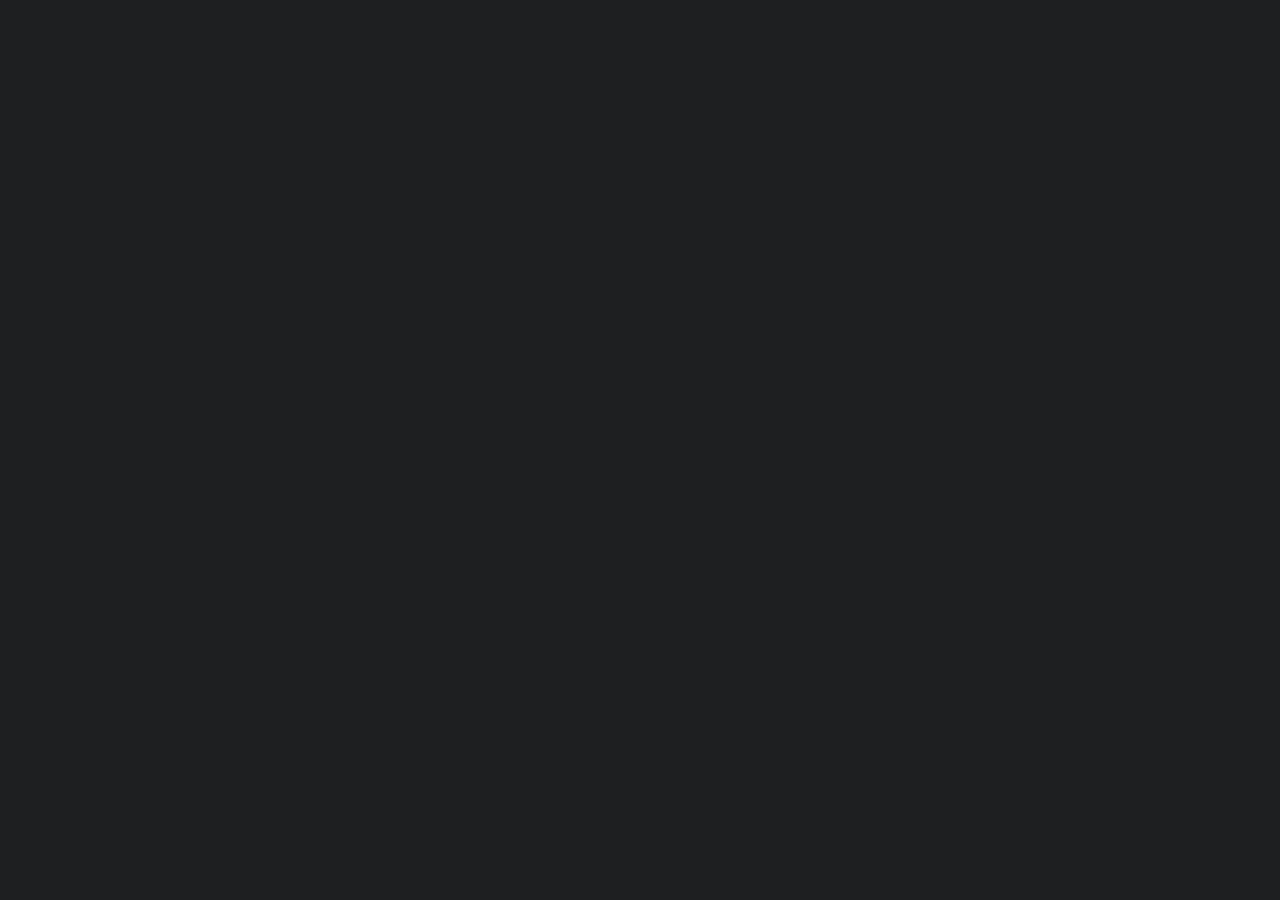
==== commit 267cc6ed: "update" ====
--- a/index.html
+++ b/index.html
@@ -1 +1 @@
-<!DOCTYPE html><html><head><meta charset=utf-8><meta name=viewport content="width=device-width,initial-scale=1"><title>vue-project</title><link href=/static/css/app.bb88f927017978361b1f411a3c4321dd.css rel=stylesheet></head><body><div id=app></div><script type=text/javascript src=/static/js/manifest.8cfc10c9b02e54749f1d.js></script><script type=text/javascript src=/static/js/vendor.d1ff6f3dcbf42de7b945.js></script><script type=text/javascript src=/static/js/app.20d4acaf3d0273328400.js></script></body></html>+<!DOCTYPE html><html><head><meta charset=utf-8><meta name=viewport content="width=device-width,initial-scale=1"><title>vue-project</title><link rel="shortcut icon" href=/favicon.ico><link href=/static/css/app.51be71eeb38dfae9794781dcff3d46a8.css rel=stylesheet></head><body><script src=https://cdn.bootcss.com/vue/2.5.16/vue.min.js></script><script src=https://cdn.bootcss.com/vue-router/3.0.1/vue-router.min.js></script><script src=https://cdn.bootcss.com/animejs/2.2.0/anime.min.js></script><script src=https://cdn.bootcss.com/vuex/3.0.1/vuex.min.js></script><div id=app></div><script type=text/javascript src=/static/js/manifest.0b10b2805050d177876a.js></script><script type=text/javascript src=/static/js/vendor.0a4aaaf3c37feb6c1e7f.js></script><script type=text/javascript src=/static/js/app.1bea37a775ef20f2fc93.js></script></body></html>